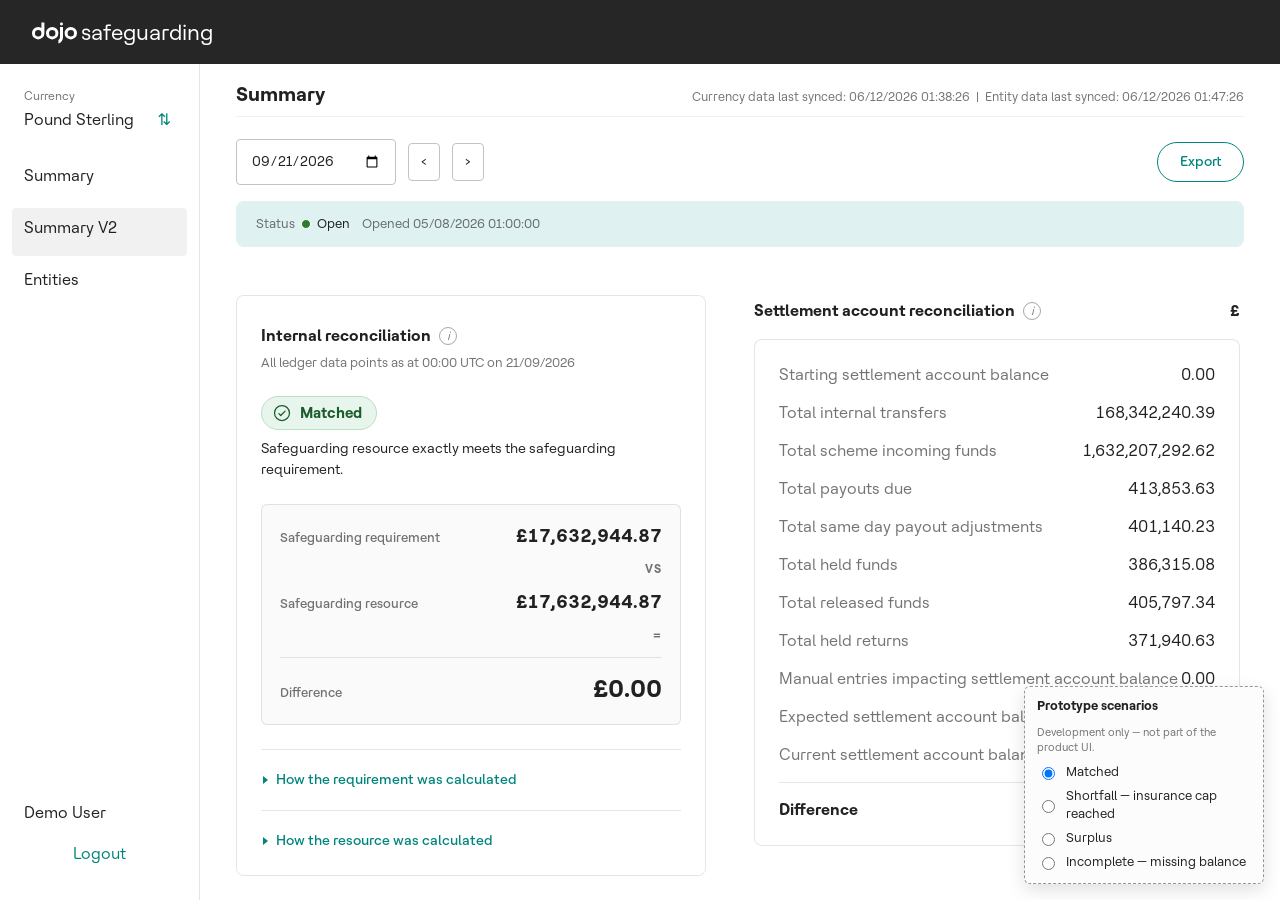
==== summary-v2.html @ af0cbded "Summary V2: inline manual entries, ledger-wide timestamp, remove CSV export Co-authored-by: Copilot " ====
<!DOCTYPE html>
<html lang="en">
<head>
  <meta charset="UTF-8" />
  <meta name="viewport" content="width=device-width, initial-scale=1.0" />
  <title>Summary V2 — Safeguarding</title>
  <link rel="preconnect" href="https://fonts.googleapis.com" />
  <link rel="preconnect" href="https://fonts.gstatic.com" crossorigin />
  <link href="https://fonts.googleapis.com/css2?family=Inter:wght@400;500;600;700&display=swap" rel="stylesheet" />
  <link rel="stylesheet" href="css/styles.css" />
</head>
<body>
  <header class="app-header">
    <a href="summary.html" class="app-header__brand">
      <img class="app-header__logo" src="assets/dojo-mark-white.svg" width="45" height="24" alt="Dojo" />
      <span class="app-header__wordmark">safeguarding</span>
    </a>
  </header>

  <div class="app-shell">
    <aside class="app-sidebar">
      <div>
        <div class="sidebar-currency">
          <label class="sidebar-currency__label">Currency</label>
          <div class="sidebar-currency__row">
            <span class="sidebar-currency__value">Pound Sterling</span>
            <button class="sidebar-currency__swap" type="button" aria-label="Change currency">⇅</button>
          </div>
        </div>
        <nav class="sidebar-nav">
          <a href="summary.html" class="sidebar-nav__link">Summary</a>
          <a href="summary-v2.html" class="sidebar-nav__link is-active" aria-current="page">Summary V2</a>
          <a href="dashboard.html" class="sidebar-nav__link">Entities</a>
        </nav>
      </div>
      <div class="sidebar-footer">
        <p class="sidebar-footer__user" id="current-user">Demo User</p>
        <button class="sidebar-footer__logout" type="button" id="btn-logout">Logout</button>
      </div>
    </aside>

    <main class="app-main app-main--split">
      <div class="page page--split">
        <div class="page-title-row">
          <h1 class="page-title">Summary</h1>
          <p class="sync-status">
            Currency data last synced: <span id="currency-sync-time"></span> &nbsp;|&nbsp;
            Entity data last synced: <span id="entity-sync-time"></span>
          </p>
        </div>

        <div class="period-bar">
          <div class="period-bar__top">
            <div class="period-bar__controls">
              <input type="date" id="period-date" value="2026-09-21" />
              <button class="icon-btn" type="button" id="btn-period-prev" aria-label="Previous period">‹</button>
              <button class="icon-btn" type="button" id="btn-period-next" aria-label="Next period">›</button>
            </div>
            <button class="btn-export" type="button" id="btn-export">Export</button>
          </div>
          <span class="status-pill">
            <span class="status-pill__label">Status</span>
            <span class="status-pill__dot"></span>
            Open
            <span class="status-pill__label">&nbsp;&nbsp;Opened 05/08/2026 01:00:00</span>
          </span>
        </div>

        <div class="summary-content summary-content--split">

        <!-- ============================================================ -->
        <!-- Left column — internal reconciliation                        -->
        <!-- ============================================================ -->
        <div class="summary-split__col summary-split__col--left">
        <section class="card-section recon" aria-labelledby="recon-title">
          <div class="card recon__card">
            <div class="card-section__header">
              <div class="card-section__title-group">
                <h2 class="card-section__title" id="recon-title">Internal reconciliation</h2>
                <span class="card-section__info" title="Compares the safeguarding requirement against the safeguarding resource held.">i</span>
              </div>
            </div>

            <p class="recon__point" id="recon-point">All ledger data points as at 00:00 UTC on the selected date</p>

            <div class="recon__outcome" id="recon-outcome" role="status" aria-live="polite">
              <span class="recon__outcome-badge" id="recon-outcome-badge">
                <span class="recon__outcome-icon" id="recon-outcome-icon" aria-hidden="true"></span>
                <span id="recon-outcome-label">—</span>
              </span>
              <p class="recon__outcome-message" id="recon-outcome-message"></p>
            </div>

            <dl class="recon__compare">
              <div class="recon__compare-item">
                <dt class="recon__compare-label">Safeguarding requirement</dt>
                <dd class="recon__compare-value" id="recon-requirement">—</dd>
              </div>
              <div class="recon__compare-op" aria-hidden="true">vs</div>
              <div class="recon__compare-item">
                <dt class="recon__compare-label">Safeguarding resource</dt>
                <dd class="recon__compare-value" id="recon-resource">—</dd>
              </div>
              <div class="recon__compare-op" aria-hidden="true">=</div>
              <div class="recon__compare-item recon__compare-item--emphasis">
                <dt class="recon__compare-label">Difference</dt>
                <dd class="recon__compare-value recon__compare-value--lg" id="recon-difference">—</dd>
              </div>
            </dl>

            <div id="recon-exceptions"></div>

            <details class="disclosure" id="disclosure-requirement">
              <summary class="disclosure__summary">
                <span class="disclosure__chevron" aria-hidden="true"></span>
                How the requirement was calculated
              </summary>
              <div class="disclosure__body">
                <table class="breakdown">
                  <caption class="sr-only">Safeguarding requirement breakdown</caption>
                  <tbody>
                    <tr>
                      <th scope="row">Individual safeguarding balances</th>
                      <td id="rq-individual">—</td>
                    </tr>
                    <tr>
                      <th scope="row">Unknown or unallocated relevant funds</th>
                      <td id="rq-unknown">—</td>
                    </tr>
                    <tr>
                      <th scope="row" class="breakdown__sub">of which manual entries</th>
                      <td id="rq-manual">—</td>
                    </tr>
                  </tbody>
                </table>

                <table class="breakdown breakdown--total">
                  <tbody>
                    <tr>
                      <th scope="row">Safeguarding requirement</th>
                      <td id="rq-total">—</td>
                    </tr>
                  </tbody>
                </table>
              </div>
            </details>

            <details class="disclosure" id="disclosure-resource">
              <summary class="disclosure__summary">
                <span class="disclosure__chevron" aria-hidden="true"></span>
                How the resource was calculated
              </summary>
              <div class="disclosure__body">
                <table class="breakdown">
                  <caption class="sr-only">Safeguarding resource breakdown</caption>
                  <tbody>
                    <tr>
                      <th scope="row">Safeguarded account balances</th>
                      <td id="rs-safeguarded">—</td>
                    </tr>
                    <tr>
                      <th scope="row">Settlement account balances</th>
                      <td id="rs-settlement">—</td>
                    </tr>
                    <tr>
                      <th scope="row">Allocated insurance</th>
                      <td id="rs-insurance">—</td>
                    </tr>
                  </tbody>
                </table>

                <details class="disclosure disclosure--nested">
                  <summary class="disclosure__summary">
                    <span class="disclosure__chevron" aria-hidden="true"></span>
                    Account-level detail
                  </summary>
                  <div class="disclosure__body">
                    <table class="breakdown">
                      <caption class="breakdown__caption">Safeguarded accounts</caption>
                      <tbody>
                        <tr><th scope="row">Banking Circle</th><td id="rs-sg-bc">—</td></tr>
                        <tr><th scope="row">Citi</th><td id="rs-sg-citi">—</td></tr>
                      </tbody>
                    </table>
                    <table class="breakdown">
                      <caption class="breakdown__caption">Settlement accounts</caption>
                      <tbody>
                        <tr><th scope="row">Banking Circle</th><td id="rs-st-bc">—</td></tr>
                        <tr><th scope="row">Citi</th><td id="rs-st-citi">—</td></tr>
                      </tbody>
                    </table>
                  </div>
                </details>

                <table class="breakdown breakdown--total">
                  <tbody>
                    <tr>
                      <th scope="row">Total safeguarding resource</th>
                      <td id="rs-total">—</td>
                    </tr>
                  </tbody>
                </table>
              </div>
            </details>
          </div>
        </section>
        </div>

        <!-- ============================================================ -->
        <!-- Right column — existing detailed summary                     -->
        <!-- ============================================================ -->
        <div class="summary-split__col summary-split__col--right">
        <section class="card-section">
          <div class="card-section__header">
            <div class="card-section__title-group">
              <h2 class="card-section__title">Settlement account reconciliation</h2>
              <span class="card-section__info">i</span>
            </div>
            <span class="card-section__currency">£</span>
          </div>
          <div class="card">
            <ol>
              <li class="card-row"><span class="card-row__label">Starting settlement account balance</span><span class="card-row__value">0.00</span></li>
              <li class="card-row"><span class="card-row__label">Total internal transfers</span><span class="card-row__value">168,342,240.39</span></li>
              <li class="card-row"><span class="card-row__label">Total scheme incoming funds</span><span class="card-row__value">1,632,207,292.62</span></li>
              <li class="card-row"><span class="card-row__label">Total payouts due</span><span class="card-row__value">413,853.63</span></li>
              <li class="card-row"><span class="card-row__label">Total same day payout adjustments</span><span class="card-row__value">401,140.23</span></li>
              <li class="card-row"><span class="card-row__label">Total held funds</span><span class="card-row__value">386,315.08</span></li>
              <li class="card-row"><span class="card-row__label">Total released funds</span><span class="card-row__value">405,797.34</span></li>
              <li class="card-row"><span class="card-row__label">Total held returns</span><span class="card-row__value">371,940.63</span></li>
              <li class="card-row"><span class="card-row__label">Manual entries impacting settlement account balance</span><span class="card-row__value">0.00</span></li>
              <li class="card-row"><span class="card-row__label">Expected settlement account balance</span><span class="card-row__value">1,800,086,997.52</span></li>
              <li class="card-row"><span class="card-row__label">Current settlement account balance</span><span class="card-row__value">0.00</span></li>
              <li class="card-row is-total"><span class="card-row__label">Difference</span><span class="card-row__value">1,800,086,997.52</span></li>
            </ol>
          </div>
        </section>

        <section class="card-section">
          <div class="card-section__header">
            <div class="card-section__title-group">
              <h2 class="card-section__title">Previous safeguarding requirement</h2>
              <span class="card-section__info">i</span>
            </div>
          </div>
          <div class="card">
            <ol>
              <li class="card-row"><span class="card-row__label">Previous safeguarding requirement</span><span class="card-row__value" id="sum-previous-requirement">—</span></li>
              <li class="card-row"><span class="card-row__label">Previous requirement excluding transient funds</span><span class="card-row__value">192,624.56</span></li>
            </ol>
          </div>
        </section>

        <section class="card-section">
          <div class="card-section__header">
            <div class="card-section__title-group">
              <h2 class="card-section__title">Held and released funds</h2>
              <span class="card-section__info">i</span>
            </div>
          </div>
          <div class="card">
            <ol>
              <li class="card-row"><span class="card-row__label">Total held funds</span><span class="card-row__value">386,315.08</span></li>
              <li class="card-row"><span class="card-row__label">Total released funds</span><span class="card-row__value">405,797.34</span></li>
            </ol>
          </div>
        </section>

        <section class="card-section">
          <div class="card-section__header">
            <div class="card-section__title-group">
              <h2 class="card-section__title">Safeguarding account activity</h2>
              <span class="card-section__info">i</span>
            </div>
          </div>
          <div class="card">
            <ol>
              <li class="card-row"><span class="card-row__label">Customer payments to safeguarding account</span><span class="card-row__value">427,835.90</span></li>
              <li class="card-row"><span class="card-row__label">Customer payments from safeguarding account</span><span class="card-row__value">424,024.48</span></li>
            </ol>
          </div>
        </section>

        <section class="card-section">
          <div class="card-section__header">
            <div class="card-section__title-group">
              <h2 class="card-section__title">Held Returns</h2>
              <span class="card-section__info">i</span>
            </div>
          </div>
          <div class="card">
            <ol>
              <li class="card-row"><span class="card-row__label">Total held returns</span><span class="card-row__value">371,940.63</span></li>
            </ol>
          </div>
        </section>

        <section class="card-section">
          <div class="card-section__header">
            <div class="card-section__title-group">
              <h2 class="card-section__title">Adjustments</h2>
              <span class="card-section__info">i</span>
            </div>
          </div>
          <div class="card">
            <ol>
              <li class="card-row"><span class="card-row__label">Payout adjustments on held payouts</span><span class="card-row__value">408,991.45</span></li>
              <li class="card-row"><span class="card-row__label">Profile adjustments</span><span class="card-row__value">360,109.69</span></li>
              <li class="card-row is-total"><span class="card-row__label">Total adjustments</span><span class="card-row__value">769,101.14</span></li>
            </ol>
          </div>
        </section>

        <section class="card-section">
          <div class="card-section__header">
            <div class="card-section__title-group">
              <h2 class="card-section__title">Exception transactions</h2>
              <span class="card-section__info">i</span>
            </div>
          </div>
          <div class="card">
            <ol>
              <li class="card-row"><span class="card-row__label">Held exception transactions</span><span class="card-row__value">406,013.74</span></li>
              <li class="card-row"><span class="card-row__label">Released exception transactions</span><span class="card-row__value">426,688.66</span></li>
            </ol>
          </div>
        </section>

        <section class="card-section">
          <div class="card-section__header">
            <div class="card-section__title-group">
              <h2 class="card-section__title">Transient funds</h2>
              <span class="card-section__info">i</span>
            </div>
          </div>
          <div class="card">
            <ol>
              <li class="card-row"><span class="card-row__label">Deferred Funds</span><span class="card-row__value">43,305.39</span></li>
              <li class="card-row"><span class="card-row__label">Scheme settled, not accrued</span><span class="card-row__value">348,604.57</span></li>
              <li class="card-row"><span class="card-row__label">Transient funds paid out</span><span class="card-row__value">431,776.06</span></li>
            </ol>
          </div>
        </section>

        <section class="card-section">
          <div class="card-section__header">
            <div class="card-section__title-group">
              <h2 class="card-section__title">Manual safeguarding entries</h2>
              <span class="card-section__info">i</span>
            </div>
          </div>
          <div class="card">
            <ol>
              <li class="card-row"><span class="card-row__label">Manual safeguarding movement</span><span class="card-row__value" id="sum-manual-movement">—</span></li>
            </ol>
          </div>
        </section>

        <section class="card-section">
          <div class="card-section__header">
            <div class="card-section__title-group">
              <h2 class="card-section__title">Safeguarding requirement</h2>
              <span class="card-section__info">i</span>
            </div>
          </div>
          <div class="card">
            <ol>
              <li class="card-row"><span class="card-row__label">Movement</span><span class="card-row__value" id="sum-movement">—</span></li>
              <li class="card-row"><span class="card-row__label">Requirement</span><span class="card-row__value" id="sum-requirement">—</span></li>
              <li class="card-row"><span class="card-row__label">Requirement excluding transient funds</span><span class="card-row__value" id="sum-requirement-ex-transient">—</span></li>
            </ol>
            <details class="disclosure disclosure--inline">
              <summary class="disclosure__summary">
                <span class="disclosure__chevron" aria-hidden="true"></span>
                Requirement breakdown
              </summary>
              <div class="disclosure__body">
                <table class="breakdown">
                  <caption class="sr-only">Requirement breakdown</caption>
                  <tbody>
                    <tr><th scope="row">Individual safeguarding balances</th><td id="sum-rq-individual">—</td></tr>
                    <tr><th scope="row">Unknown or unallocated relevant funds</th><td id="sum-rq-unknown">—</td></tr>
                    <tr><th scope="row" class="breakdown__sub">of which manual entries</th><td id="sum-rq-manual">—</td></tr>
                  </tbody>
                </table>
              </div>
            </details>
          </div>
        </section>

        <!-- Safeguarding resource -->
        <section class="card-section">
          <div class="card-section__header">
            <div class="card-section__title-group">
              <h2 class="card-section__title">Safeguarding resource</h2>
              <span class="card-section__info" title="Safeguarded account balances plus settlement account balances plus allocated insurance, as of 00:00 UTC.">i</span>
            </div>
          </div>
          <div class="card">
            <ol>
              <li class="card-row"><span class="card-row__label">Safeguarded account balances</span><span class="card-row__value" id="res-safeguarded">—</span></li>
              <li class="card-row"><span class="card-row__label">Settlement account balances</span><span class="card-row__value" id="res-settlement">—</span></li>
              <li class="card-row"><span class="card-row__label">Allocated insurance</span><span class="card-row__value" id="res-insurance">—</span></li>
              <li class="card-row is-total"><span class="card-row__label">Total safeguarding resource</span><span class="card-row__value" id="res-total">—</span></li>
            </ol>
          </div>
        </section>

        <section class="card-section">
          <div class="card-section__header">
            <div class="card-section__title-group">
              <h2 class="card-section__title">Safeguarding insurance</h2>
              <span class="card-section__info">i</span>
            </div>
          </div>
          <div class="card">
            <ol>
              <li class="card-row"><span class="card-row__label">Insurance available (max)</span><span class="card-row__value" id="ins-available">—</span></li>
              <li class="card-row"><span class="card-row__label">Insurance required</span><span class="card-row__value" id="ins-required">—</span></li>
              <li class="card-row"><span class="card-row__label">Insurance allocated</span><span class="card-row__value" id="ins-allocated">—</span></li>
              <li class="card-row is-total"><span class="card-row__label">Insurance remaining</span><span class="card-row__value" id="ins-remaining">—</span></li>
            </ol>
            <div id="ins-cap-alert"></div>
          </div>
        </section>

        <section class="card-section">
          <div class="card-section__header">
            <div class="card-section__title-group">
              <h2 class="card-section__title">Safeguarding account</h2>
              <span class="card-section__info">i</span>
            </div>
          </div>
          <p class="sync-status" style="margin: -8px 0 12px;">Last successfully checked: <span id="account-checked-time"></span></p>
          <div class="card">
            <ol>
              <li class="card-row"><span class="card-row__label">Required safeguarding account balance</span><span class="card-row__value" id="acct-required">—</span></li>
              <li class="card-row"><span class="card-row__label">Banking Circle safeguarding account balance</span><span class="card-row__value" id="acct-bc">—</span></li>
              <li class="card-row"><span class="card-row__label">Citi safeguarding account balance</span><span class="card-row__value" id="acct-citi">—</span></li>
              <li class="card-row is-total"><span class="card-row__label">Required movement to safeguarding account</span><span class="card-row__value" id="acct-movement">—</span></li>
            </ol>
          </div>
        </section>

        <section class="notes-history">
          <h3 class="notes-history__title">Notes and approval history</h3>
          <div class="timeline-card">
            <ol class="timeline">
              <li class="timeline-item">
                <div class="timeline-item__icon timeline-item__icon--alert">!</div>
                <div class="timeline-item__content">
                  <div class="timeline-item__header">
                    <span class="timeline-item__action">Manual entry impacting safeguarding movement</span>
                    <span class="timeline-item__by"> - by Carolina Armstrong</span>
                  </div>
                  <div class="timeline-item__date">05/08/2026 11:31:44</div>
                  <div class="timeline-item__body">
                    <p>Tempora sit optio laboriosam et quo velit et quas. Et autem eaque neque rem animi eum maxime fuga ex. Earum est odio in. Ut consequatur fugiat eaque autem incidunt qui iure sed.</p>
                    <ul>
                      <li>Illum ullam nostrum ipsam aliquid ab error et omnis.</li>
                      <li>Consectetur sunt dolor eos non sapiente explicabo.</li>
                    </ul>
                    <p class="timeline-item__amount">Manual safeguarding entry amount: <span class="is-negative" id="timeline-manual-amount">—</span></p>
                  </div>
                </div>
              </li>
              <li class="timeline-item">
                <div class="timeline-item__icon timeline-item__icon--notes">&#128172;</div>
                <div class="timeline-item__content">
                  <div class="timeline-item__header">
                    <span class="timeline-item__action">Notes</span>
                    <span class="timeline-item__by"> - by Lina Prosacco</span>
                  </div>
                  <div class="timeline-item__date">05/08/2026 10:33:44</div>
                  <div class="timeline-item__body">
                    <p><strong>beatae</strong> ab. Dignissimos soluta dolor impedit.</p>
                  </div>
                </div>
              </li>
              <li class="timeline-item timeline-item--last">
                <div class="timeline-item__icon timeline-item__icon--open"></div>
                <div class="timeline-item__content">
                  <div class="timeline-item__header">
                    <span class="timeline-item__action">Opened</span>
                    <span class="timeline-item__by"> - by Benji Bonza</span>
                  </div>
                  <div class="timeline-item__date">05/08/2026 01:00:00</div>
                </div>
              </li>
            </ol>
          </div>
        </section>
        </div>
        </div>
      </div>
    </main>
  </div>

  <!-- Development-only scenario switcher. Sits outside the product UI. -->
  <aside class="devbar" id="devbar" aria-label="Prototype scenario switcher">
    <button class="devbar__toggle" type="button" id="devbar-toggle" aria-expanded="true" aria-controls="devbar-panel">
      Prototype scenarios
    </button>
    <div class="devbar__panel" id="devbar-panel">
      <p class="devbar__hint">Development only — not part of the product UI.</p>
      <div class="devbar__options" id="devbar-options" role="radiogroup" aria-label="Reconciliation scenario"></div>
    </div>
  </aside>

  <script src="js/icons.js"></script>
  <script src="js/data.js"></script>
  <script src="js/reconciliation.js"></script>
  <script src="js/summary-v2.js"></script>
</body>
</html>
---- css/styles.css ----
/* ==========================================================================
   Safeguarding — Design Prototype Stylesheet
   ========================================================================== */

/* "DOJO Roobert" — Dojo's real corporate typeface, pulled from the same
   publicly-hosted asset bucket the live app itself uses for its login
   screen (storage.googleapis.com/dojo-website-public-assets). Inter is
   kept further down the stack purely as a safety-net fallback. */

@font-face {
  font-family: "DOJO Roobert";
  src: url("../assets/fonts/DOJORoobert-Regular.woff2") format("woff2");
  font-weight: 400;
  font-style: normal;
  font-display: swap;
}

@font-face {
  font-family: "DOJO Roobert";
  src: url("../assets/fonts/DOJORoobert-Medium.woff2") format("woff2");
  font-weight: 500;
  font-style: normal;
  font-display: swap;
}

@font-face {
  font-family: "DOJO Roobert";
  src: url("../assets/fonts/DOJORoobert-Bold.woff2") format("woff2");
  font-weight: 600 700;
  font-style: normal;
  font-display: swap;
}

:root {
  --color-bg: #ffffff;
  --color-header-bg: rgb(38, 38, 38);
  --color-teal: rgb(0, 133, 125);
  --color-teal-hover: rgb(0, 110, 103);
  --color-text: rgba(0, 0, 0, 0.87);
  --color-text-muted: rgba(0, 0, 0, 0.55);
  --color-border: rgb(195, 195, 195);
  --color-border-light: rgba(0, 0, 0, 0.1);
  --color-nav-active-bg: rgb(241, 241, 241);
  --color-table-header-bg: rgb(246, 246, 246);
  --color-danger: rgb(196, 55, 55);
  --color-status-pill-bg: rgb(224, 241, 241);
  --color-status-dot: rgb(44, 123, 50);
  --radius-sm: 4px;
  --radius-md: 6px;
  --radius-pill: 40px;
  --shadow-card: 0 1px 3px rgba(0, 0, 0, 0.08), 0 1px 2px rgba(0, 0, 0, 0.06);
}

* {
  box-sizing: border-box;
}

html,
body {
  height: 100%;
}

body {
  margin: 0;
  font-family: "DOJO Roobert", "Inter", Arial, system-ui, -apple-system, sans-serif;
  color: var(--color-text);
  background: var(--color-bg);
  -webkit-font-smoothing: antialiased;
  display: flex;
  flex-direction: column;
  overflow: hidden;
}

a {
  color: var(--color-teal);
}

button {
  font-family: inherit;
  cursor: pointer;
}

/* ---------------------------------------------------------------------- */
/* Header bar                                                              */
/* ---------------------------------------------------------------------- */

.app-header {
  background: var(--color-header-bg);
  color: #ffffff;
  display: flex;
  align-items: center;
  padding: 0 32px;
  height: 64px;
  flex: 0 0 64px;
}

.app-header__brand {
  display: flex;
  align-items: center;
  gap: 4px;
  text-decoration: none;
  color: #ffffff;
}

.app-header__brand:hover {
  opacity: 0.9;
}

.app-header__logo {
  width: 45px;
  height: 24px;
  display: block;
}

.app-header__wordmark {
  font-weight: 400;
  font-size: 22px;
  color: #ffffff;
}

/* ---------------------------------------------------------------------- */
/* App shell: left sidebar + main content                                 */
/* (verified against the real authenticated app — the header itself only  */
/* contains the logo; currency, nav and logout all live in the sidebar)   */
/* ---------------------------------------------------------------------- */

.app-shell {
  display: flex;
  align-items: stretch;
  flex: 1 1 auto;
  min-height: 0;
  overflow: hidden;
}

.app-sidebar {
  flex: 0 0 200px;
  width: 200px;
  display: flex;
  flex-direction: column;
  justify-content: space-between;
  padding: 24px 12px;
  border-right: 1px solid var(--color-border-light);
  overflow-y: auto;
}

.sidebar-currency {
  padding: 0 12px;
  margin-bottom: 24px;
}

.sidebar-currency__label {
  display: block;
  font-size: 12px;
  font-weight: 400;
  color: var(--color-text-muted);
  margin-bottom: 4px;
}

.sidebar-currency__row {
  display: flex;
  align-items: center;
  justify-content: space-between;
  gap: 8px;
}

.sidebar-currency__value {
  font-size: 16px;
  color: var(--color-text);
}

.sidebar-currency__swap {
  background: transparent;
  border: none;
  color: var(--color-teal);
  font-size: 16px;
  line-height: 1;
  padding: 4px;
  border-radius: var(--radius-sm);
}

.sidebar-currency__swap:hover {
  background: rgba(0, 0, 0, 0.04);
}

.sidebar-nav {
  display: flex;
  flex-direction: column;
  gap: 4px;
  flex: 1;
}

.sidebar-nav__link {
  display: block;
  width: 175px;
  height: 48px;
  padding: 12px;
  border-radius: var(--radius-sm);
  font-size: 16px;
  font-weight: 400;
  line-height: 1;
  color: rgba(0, 0, 0, 0.87);
  text-decoration: none;
  background: transparent;
  box-sizing: border-box;
}

.sidebar-nav__link.is-active {
  background: var(--color-nav-active-bg);
}

.sidebar-nav__link:not(.is-active):hover {
  background: rgba(0, 0, 0, 0.04);
}

.sidebar-footer {
  padding: 0 12px;
}

.sidebar-footer__user {
  font-size: 16px;
  color: var(--color-text);
  margin: 0 0 8px;
}

.sidebar-footer__logout {
  width: 100%;
  height: 44px;
  padding: 9px 24px;
  border: 1px solid transparent;
  border-radius: var(--radius-pill);
  background: transparent;
  color: var(--color-teal);
  font-size: 16px;
}

.sidebar-footer__logout:hover {
  background: rgba(0, 133, 125, 0.08);
}

/* ---------------------------------------------------------------------- */
/* Page layout                                                             */
/* ---------------------------------------------------------------------- */

.app-main {
  flex: 1;
  min-width: 0;
  overflow-y: auto;
  height: 100%;
}

.page {
  padding: 0 36px 36px;
  max-width: 100%;
}

.summary-content {
  max-width: 720px;
}

.page-title-row {
  display: flex;
  align-items: baseline;
  justify-content: space-between;
  flex-wrap: wrap;
  gap: 8px;
  padding: 16px 0 8px;
  margin: 0 0 22px;
  border-bottom: 1px solid var(--color-nav-active-bg);
}

.page-title {
  font-size: 20px;
  font-weight: 700;
  margin: 0;
}

.sync-status {
  color: var(--color-text-muted);
  font-size: 12.5px;
  margin: 0;
}

/* ---------------------------------------------------------------------- */
/* Card sections (used on the Summary page)                                */
/* ---------------------------------------------------------------------- */

.card-section {
  margin: 24px 0 12px;
}

.card-section__header {
  display: flex;
  align-items: center;
  justify-content: space-between;
  margin: 24px 0 12px;
}

.card-section:first-child .card-section__header {
  margin-top: 0;
}

.card-section__title-group {
  display: flex;
  align-items: center;
  gap: 8px;
}

.card-section__title {
  font-size: 16px;
  font-weight: 700;
  margin: 0;
}

.card-section__info {
  width: 18px;
  height: 18px;
  border-radius: 50%;
  border: 1.5px solid rgba(0, 0, 0, 0.35);
  color: rgba(0, 0, 0, 0.5);
  font-size: 12px;
  font-style: italic;
  display: inline-flex;
  align-items: center;
  justify-content: center;
  line-height: 1;
}

.card-section__currency {
  color: var(--color-text);
  font-size: 15px;
  font-weight: 700;
}

.card {
  background: #ffffff;
  border: 1px solid var(--color-border-light);
  border-radius: 8px;
  padding: 24px;
  margin: 0 0 24px;
}

.card-row {
  display: flex;
  align-items: baseline;
  justify-content: space-between;
  margin: 0 0 16px;
  list-style: none;
}

.card-row:last-child {
  margin-bottom: 0;
}

.card-row__label {
  color: var(--color-text-muted);
  font-size: 16px;
}

.card-row__value {
  color: var(--color-text);
  font-size: 16px;
  font-variant-numeric: tabular-nums;
}

.card-row.is-total {
  border-top: 1px solid var(--color-border-light);
  padding-top: 16px;
  margin-top: 16px;
}

.card-row.is-total .card-row__label,
.card-row.is-total .card-row__value {
  font-weight: 700;
  color: var(--color-text);
}

.card-row__value.is-negative {
  color: var(--color-danger);
}

.card ol {
  margin: 0;
  padding: 0;
}

/* ---------------------------------------------------------------------- */
/* Notes and approval history                                              */
/* ---------------------------------------------------------------------- */

.notes-history {
  margin-top: 8px;
  padding-top: 24px;
}

.notes-history__title {
  font-size: 22px;
  font-weight: 700;
  margin: 0 0 20px;
}

.timeline-card {
  border: 1px solid var(--color-border-light);
  border-radius: 10px;
  padding: 28px 32px;
}

.timeline {
  list-style: none;
  margin: 0;
  padding: 0;
}

.timeline-item {
  position: relative;
  display: flex;
  gap: 16px;
  padding-bottom: 28px;
}

.timeline-item::before {
  content: "";
  position: absolute;
  left: 15px;
  top: 32px;
  bottom: 0;
  width: 1px;
  background: var(--color-border);
}

.timeline-item--last::before,
.timeline-item:last-child::before {
  display: none;
}

.timeline-item__icon {
  flex: 0 0 auto;
  width: 32px;
  height: 32px;
  border-radius: 50%;
  border: 1.5px solid var(--color-text-muted);
  display: flex;
  align-items: center;
  justify-content: center;
  font-size: 16px;
  font-weight: 700;
  color: var(--color-text-muted);
  background: #ffffff;
  z-index: 1;
}

.timeline-item__icon--alert {
  font-size: 18px;
}

.timeline-item__icon--notes {
  font-size: 14px;
}

.timeline-item__icon--open {
  border-width: 2px;
}

.timeline-item__content {
  flex: 1 1 auto;
  min-width: 0;
  padding-top: 3px;
}

.timeline-item__header {
  display: flex;
  flex-wrap: wrap;
  align-items: baseline;
  gap: 2px;
}

.timeline-item__action {
  font-weight: 700;
  font-size: 17px;
  color: var(--color-text);
}

.timeline-item__by {
  font-size: 15px;
  color: var(--color-text-muted);
}

.timeline-item__date {
  font-size: 14px;
  color: var(--color-text-muted);
  margin-top: 2px;
}

.timeline-item__body {
  font-size: 15px;
  color: var(--color-text);
  background: #f5f5f5;
  border-radius: 8px;
  padding: 20px 24px;
  margin-top: 12px;
}

.timeline-item__body p {
  margin: 0 0 12px;
}

.timeline-item__body p:last-child {
  margin-bottom: 0;
}

.timeline-item__body ul {
  margin: 0 0 12px;
  padding-left: 20px;
}

.timeline-item__amount {
  font-weight: 400;
}

.timeline-item__amount .is-negative {
  color: var(--color-text);
}

.period-bar {
  margin-bottom: 24px;
}

.period-bar__top {
  display: flex;
  align-items: center;
  justify-content: space-between;
  flex-wrap: wrap;
  gap: 16px;
  margin-bottom: 16px;
}

.period-bar__controls {
  display: flex;
  align-items: center;
  gap: 12px;
}

.btn-export {
  display: inline-flex;
  align-items: center;
  justify-content: center;
  height: 40px;
  padding: 0 22px;
  border: 1px solid var(--color-teal);
  border-radius: var(--radius-pill);
  background: transparent;
  color: var(--color-teal);
  font-size: 14px;
  font-weight: 500;
  font-family: inherit;
}

.btn-export:hover {
  background: rgba(0, 133, 125, 0.08);
}

#period-date {
  border: 1px solid var(--color-border);
  border-radius: var(--radius-sm);
  padding: 10px 14px;
  font-size: 14px;
  font-family: inherit;
  color: var(--color-text);
  width: 160px;
  height: 46px;
  box-sizing: border-box;
}

/* ---------------------------------------------------------------------- */
/* Toolbar                                                                 */
/* ---------------------------------------------------------------------- */

.toolbar {
  display: flex;
  flex-wrap: wrap;
  align-items: center;
  gap: 12px;
  margin-bottom: 18px;
  padding-bottom: 18px;
  border-bottom: 1px solid var(--color-border-light);
  position: relative;
}

.toolbar__row {
  display: flex;
  flex-wrap: wrap;
  align-items: center;
  gap: 12px;
  width: 100%;
}

.split-btn {
  display: inline-flex;
  align-items: stretch;
  border: 1px solid var(--color-teal);
  border-radius: var(--radius-pill);
  overflow: hidden;
}

.split-btn__main,
.split-btn__chevron {
  background: transparent;
  color: var(--color-teal);
  border: none;
  font-size: 14px;
  font-weight: 500;
  padding: 8px 14px;
}

.split-btn__main:hover,
.split-btn__chevron:hover {
  background: rgba(0, 133, 125, 0.08);
}

.split-btn__chevron {
  border-left: 1px solid var(--color-teal);
  padding: 8px 10px;
  display: flex;
  align-items: center;
}

.status-pill {
  display: inline-flex;
  align-items: center;
  gap: 6px;
  font-size: 13px;
  font-weight: 400;
  padding: 8px 16px;
  border-radius: 8px;
  background: var(--color-status-pill-bg);
  color: var(--color-text);
}

.period-bar .status-pill {
  display: flex;
  width: 100%;
  box-sizing: border-box;
  padding: 14px 20px;
}

.status-pill__label {
  color: var(--color-text-muted);
}

.status-pill__dot {
  width: 10px;
  height: 10px;
  border-radius: 50%;
  border: 1px solid #ffffff;
  background: var(--color-status-dot);
}

.checkbox-field {
  display: inline-flex;
  align-items: center;
  gap: 6px;
  font-size: 14px;
  color: var(--color-text);
  white-space: nowrap;
}

.checkbox-field input {
  width: 16px;
  height: 16px;
  accent-color: var(--color-teal);
  cursor: pointer;
}

.dropdown-btn {
  display: inline-flex;
  align-items: center;
  gap: 8px;
  background: #ffffff;
  border: 1px solid var(--color-border);
  border-radius: var(--radius-sm);
  padding: 8px 12px;
  font-size: 14px;
  color: var(--color-text);
}

.dropdown-btn:hover {
  border-color: rgba(0, 0, 0, 0.4);
}

.dropdown-btn .chevron {
  font-size: 10px;
  opacity: 0.6;
}

.text-btn {
  background: transparent;
  border: none;
  color: var(--color-teal);
  font-size: 14px;
  font-weight: 600;
  padding: 6px 4px;
}

.text-btn:hover {
  text-decoration: underline;
}

.spacer {
  flex: 1 1 auto;
}

.icon-btn {
  display: inline-flex;
  align-items: center;
  gap: 6px;
  background: #ffffff;
  border: 1px solid var(--color-border);
  border-radius: var(--radius-sm);
  padding: 8px 12px;
  font-size: 14px;
  color: var(--color-text);
}

.icon-btn:hover {
  border-color: rgba(0, 0, 0, 0.4);
}

.search-field {
  position: relative;
  flex: 1 1 260px;
  max-width: 340px;
}

.search-field input {
  width: 100%;
  border: 1px solid var(--color-border);
  border-radius: var(--radius-sm);
  padding: 8px 12px 8px 32px;
  font-size: 14px;
  font-family: inherit;
}

.search-field input:focus {
  outline: none;
  border-color: var(--color-teal);
  box-shadow: 0 0 0 2px rgba(0, 133, 125, 0.15);
}

.search-field__icon {
  position: absolute;
  left: 10px;
  top: 50%;
  transform: translateY(-50%);
  opacity: 0.45;
  font-size: 14px;
  pointer-events: none;
}

/* ---------------------------------------------------------------------- */
/* Summary metrics                                                         */
/* ---------------------------------------------------------------------- */

.metrics-row {
  display: flex;
  flex-wrap: wrap;
  align-items: flex-start;
  gap: 20px;
  margin-bottom: 20px;
}

.metrics-block {
  display: flex;
  flex-direction: column;
  min-width: 320px;
  flex: 1 1 320px;
  max-width: 480px;
  border: 1px solid var(--color-border-light);
  border-radius: var(--radius-sm);
  padding: 14px 18px;
}

.metrics-block__row {
  display: flex;
  align-items: baseline;
  justify-content: space-between;
  gap: 20px;
  padding: 6px 0;
}

.metrics-block__divider {
  border: none;
  border-top: 1px solid var(--color-border);
  margin: 0;
}

.metric__label {
  font-size: 15px;
  font-weight: 700;
  color: var(--color-text);
}

.metric__value {
  font-size: 15px;
  font-weight: 700;
  white-space: nowrap;
}

.metric__value.is-negative {
  color: var(--color-danger);
}

/* ---------------------------------------------------------------------- */
/* Data table                                                              */
/* ---------------------------------------------------------------------- */

.table-container {
  position: relative;
}

.table-wrapper {
  width: 100%;
  overflow-x: auto;
  overflow-y: auto;
  max-height: 560px;
  border: 1px solid var(--color-border-light);
  border-radius: var(--radius-sm);
}

table.data-table {
  border-collapse: separate;
  border-spacing: 0;
  width: max-content;
  min-width: 100%;
  font-size: 13.5px;
}

.data-table thead th {
  background: var(--color-table-header-bg);
  font-weight: 700;
  font-size: 14px;
  text-align: left;
  padding: 10px 12px;
  border-bottom: 1px solid var(--color-border-light);
  white-space: nowrap;
  position: sticky;
  top: 0;
  z-index: 3;
}

.data-table tbody td {
  padding: 9px 12px;
  border-bottom: 1px solid var(--color-border-light);
  white-space: nowrap;
}

.data-table tbody tr:hover td {
  background: rgba(0, 0, 0, 0.02);
}

.data-table .col-sticky-1,
.data-table .col-sticky-2 {
  position: sticky;
  background: #ffffff;
  z-index: 2;
}

.data-table .col-sticky-1 {
  left: 0;
  min-width: 170px;
}

.data-table .col-sticky-2 {
  left: 170px;
  min-width: 190px;
  box-shadow: 2px 0 4px -2px rgba(0, 0, 0, 0.15);
}

.data-table thead .col-sticky-1,
.data-table thead .col-sticky-2 {
  background: var(--color-table-header-bg);
  z-index: 4;
}

.data-table tbody tr:hover .col-sticky-1,
.data-table tbody tr:hover .col-sticky-2 {
  background: #fafafa;
}

.data-table .num {
  text-align: right;
  font-variant-numeric: tabular-nums;
}

.data-table .is-negative {
  color: var(--color-danger);
}

.totals-row td {
  background: rgb(250, 250, 250);
  font-weight: 700;
  border-bottom: 2px solid rgba(0, 0, 0, 0.15);
  position: sticky;
  top: 41px;
  z-index: 2;
}

.totals-row .col-sticky-1,
.totals-row .col-sticky-2 {
  background: rgb(250, 250, 250);
  z-index: 3;
}

/* Status pills (used in Legend popover) */
.status-chip {
  display: inline-block;
  padding: 3px 10px;
  border-radius: 999px;
  font-size: 12px;
  font-weight: 600;
  white-space: nowrap;
}

.status-chip--active {
  background: rgba(46, 138, 68, 0.14);
  color: rgb(30, 110, 50);
}

.status-chip--closed {
  background: rgba(0, 0, 0, 0.08);
  color: rgba(0, 0, 0, 0.6);
}

.status-chip--pending-cancellation {
  background: rgba(200, 130, 20, 0.15);
  color: rgb(160, 100, 10);
}

.status-chip--cancelled {
  background: rgba(196, 55, 55, 0.14);
  color: rgb(160, 40, 40);
}

/* Status dot + text (used inline in the data table) */
.status-dot-label {
  display: inline-flex;
  align-items: center;
  gap: 8px;
  white-space: nowrap;
}

.status-dot {
  width: 8px;
  height: 8px;
  border-radius: 50%;
  flex: 0 0 auto;
}

.status-dot--active {
  background: rgb(44, 123, 50);
}

.status-dot--closed {
  background: rgba(0, 0, 0, 0.35);
}

.status-dot--pending-cancellation {
  background: rgb(200, 130, 20);
}

.status-dot--cancelled {
  background: rgb(196, 55, 55);
}

.reason-tag {
  display: inline-block;
  background: rgba(0, 0, 0, 0.05);
  border: 1px solid rgba(0, 0, 0, 0.08);
  border-radius: 4px;
  padding: 2px 8px;
  font-size: 12px;
  margin: 1px 3px 1px 0;
  white-space: nowrap;
}

.empty-row td {
  text-align: center;
  padding: 32px 12px;
  color: var(--color-text-muted);
}

/* ---------------------------------------------------------------------- */
/* Pagination                                                              */
/* ---------------------------------------------------------------------- */

.pagination {
  display: flex;
  align-items: center;
  justify-content: space-between;
  flex-wrap: wrap;
  gap: 12px;
  padding: 16px 2px;
  font-size: 14px;
}

.pagination__page-size {
  display: flex;
  align-items: center;
  gap: 8px;
}

.pagination__page-size select {
  border: 1px solid var(--color-border);
  border-radius: var(--radius-sm);
  padding: 6px 10px;
  font-family: inherit;
  font-size: 14px;
}

.pagination__controls {
  display: flex;
  align-items: center;
  gap: 6px;
}

.pagination__controls button {
  background: #ffffff;
  border: 1px solid var(--color-border);
  border-radius: var(--radius-sm);
  padding: 6px 10px;
  font-size: 13px;
}

.pagination__controls button:hover:not(:disabled) {
  border-color: rgba(0, 0, 0, 0.4);
}

.pagination__controls button:disabled {
  opacity: 0.4;
  cursor: not-allowed;
}

.pagination__info {
  color: var(--color-text-muted);
  padding: 0 6px;
}

/* ---------------------------------------------------------------------- */
/* Login page                                                              */
/* ---------------------------------------------------------------------- */

.login-page {
  min-height: 100vh;
  display: flex;
  flex-direction: column;
  background: #ffffff;
}

.login-main {
  width: 400px;
  max-width: calc(100% - 32px);
  margin: 48px auto 0;
  display: flex;
  flex-direction: column;
}

.login-main__logo {
  display: block;
  margin: 0 auto 38px;
}

.login-main__heading {
  font-size: 24px;
  font-weight: 700;
  line-height: 1.5;
  margin: 0 0 16px;
  color: var(--color-text);
}

.login-main__subtitle {
  font-size: 16px;
  font-weight: 400;
  color: var(--color-text);
  margin: 0 0 32px;
}

.btn-pill-primary {
  width: 100%;
  height: 44px;
  background: var(--color-teal);
  color: #ffffff;
  border: none;
  border-radius: 40px;
  padding: 9px 24px;
  font-size: 16px;
  font-weight: 400;
  font-family: inherit;
}

.btn-pill-primary:hover {
  background: var(--color-teal-hover);
}

/* ---------------------------------------------------------------------- */
/* Legend popover                                                          */
/* ---------------------------------------------------------------------- */

.th-with-action {
  display: flex;
  align-items: center;
  justify-content: space-between;
  gap: 8px;
  white-space: nowrap;
}

.text-btn--small {
  font-size: 13px;
  font-weight: 600;
  padding: 2px 4px;
  text-transform: none;
}

.legend-popover {
  position: absolute;
  top: 44px;
  right: 20px;
  margin-top: 6px;
  background: #ffffff;
  border: 1px solid var(--color-border-light);
  box-shadow: var(--shadow-card);
  border-radius: var(--radius-md);
  padding: 16px 18px;
  width: 280px;
  z-index: 20;
  display: none;
}

.legend-popover.is-visible {
  display: block;
}

.legend-popover h4 {
  margin: 0 0 10px;
  font-size: 13px;
}

.legend-popover__item {
  display: flex;
  align-items: center;
  gap: 8px;
  font-size: 13px;
  margin-bottom: 8px;
}

.legend-popover__item:last-child {
  margin-bottom: 0;
}

@media (max-width: 900px) {
  .page {
    padding: 16px;
  }

  .metrics-row {
    gap: 16px;
  }
}

/* ==========================================================================
   Summary V2 — internal reconciliation
   ========================================================================== */

.sr-only {
  position: absolute;
  width: 1px;
  height: 1px;
  padding: 0;
  margin: -1px;
  overflow: hidden;
  clip: rect(0, 0, 0, 0);
  white-space: nowrap;
  border: 0;
}

.recon__point {
  margin: -6px 0 12px;
  font-size: 13px;
  color: var(--color-text-muted);
}

.recon__card {
  padding: 20px;
}

/* --- Outcome ------------------------------------------------------------ */

.recon__outcome {
  display: flex;
  flex-direction: column;
  gap: 8px;
  margin-bottom: 20px;
}

.recon__outcome-badge {
  display: inline-flex;
  align-items: center;
  gap: 8px;
  align-self: flex-start;
  padding: 6px 14px 6px 10px;
  border: 1px solid transparent;
  border-radius: var(--radius-pill);
  font-size: 15px;
  font-weight: 600;
  line-height: 1;
}

/* Phosphor line icons: sized and coloured entirely from CSS. */
.phi {
  display: block;
  width: 100%;
  height: 100%;
}

.recon__outcome-icon {
  display: inline-flex;
  align-items: center;
  justify-content: center;
  flex: 0 0 auto;
  width: 20px;
  height: 20px;
  color: inherit;
}

.recon__outcome-badge--matched {
  background: rgb(232, 245, 236);
  border-color: rgb(186, 224, 196);
  color: rgb(26, 92, 44);
}

.recon__outcome-badge--surplus {
  background: rgb(230, 241, 246);
  border-color: rgb(180, 210, 226);
  color: rgb(22, 77, 105);
}

.recon__outcome-badge--shortfall {
  background: rgb(253, 235, 235);
  border-color: rgb(240, 198, 198);
  color: rgb(140, 32, 32);
}

.recon__outcome-badge--incomplete {
  background: rgb(255, 244, 226);
  border-color: rgb(240, 216, 168);
  color: rgb(122, 80, 12);
}

.recon__outcome-message {
  margin: 0;
  font-size: 14px;
  line-height: 1.5;
  color: var(--color-text);
}

/* --- The three-value comparison ----------------------------------------- */

.recon__compare {
  display: grid;
  grid-template-columns: 1fr auto 1fr auto 1fr;
  align-items: stretch;
  gap: 12px;
  margin: 0 0 4px;
  padding: 16px;
  background: rgb(250, 250, 250);
  border: 1px solid var(--color-border-light);
  border-radius: var(--radius-md);
}

.recon__compare-item {
  display: flex;
  flex-direction: column;
  gap: 6px;
  min-width: 0;
}

.recon__compare-label {
  font-size: 13px;
  font-weight: 500;
  color: var(--color-text-muted);
}

.recon__compare-value {
  margin: 0;
  font-size: 18px;
  font-weight: 600;
  color: var(--color-text);
  font-variant-numeric: tabular-nums;
  overflow-wrap: anywhere;
}

.recon__compare-value--lg {
  font-size: 24px;
  font-weight: 700;
}

.recon__compare-value.is-surplus { color: rgb(29, 106, 145); }
.recon__compare-value.is-shortfall { color: var(--color-danger); }
.recon__compare-value.is-unavailable { color: var(--color-text-muted); }

.recon__compare-op {
  display: flex;
  align-items: center;
  padding-top: 18px;
  font-size: 14px;
  font-weight: 500;
  color: var(--color-text-muted);
}

.recon__compare-item--emphasis {
  padding-left: 16px;
  border-left: 1px solid var(--color-border-light);
}

/* --- Alerts -------------------------------------------------------------- */

.alert {
  display: flex;
  gap: 10px;
  margin-top: 16px;
  padding: 12px 14px;
  border: 1px solid;
  border-radius: var(--radius-md);
}

.alert__icon {
  flex: 0 0 auto;
  display: inline-flex;
  align-items: center;
  justify-content: center;
  width: 20px;
  height: 20px;
  margin-top: 1px;
}

.alert__title {
  margin: 0 0 2px;
  font-size: 14px;
  font-weight: 600;
}

.alert__body,
.alert__action {
  margin: 0;
  font-size: 13px;
  line-height: 1.5;
  color: var(--color-text);
}

.alert__action {
  margin-top: 4px;
  color: var(--color-text-muted);
}

.alert--shortfall {
  background: rgb(253, 235, 235);
  border-color: rgb(240, 198, 198);
}
.alert--shortfall .alert__icon { color: var(--color-danger); }
.alert--shortfall .alert__title { color: rgb(140, 32, 32); }

.alert--incomplete {
  background: rgb(255, 244, 226);
  border-color: rgb(240, 216, 168);
}
.alert--incomplete .alert__icon { color: rgb(186, 124, 15); }
.alert--incomplete .alert__title { color: rgb(122, 80, 12); }

/* --- Progressive disclosure ---------------------------------------------- */

/* The separator rule belongs to the disclosure, so the space between the rule
   and the summary text is carried entirely by the summary's own padding. That
   keeps the gap above a summary equal to the gap below it. */
.disclosure {
  border-top: 1px solid var(--color-border-light);
}

/* Separate the stack of disclosures from the content above it. */
.recon__card > .disclosure:first-of-type {
  margin-top: 16px;
}

.disclosure--nested,
.disclosure--inline {
  margin-top: 12px;
  border-top: none;
}

.disclosure__summary {
  display: flex;
  align-items: center;
  gap: 8px;
  padding: 14px 2px;
  font-size: 14px;
  font-weight: 500;
  color: var(--color-teal);
  cursor: pointer;
  list-style: none;
}

.disclosure__summary::-webkit-details-marker { display: none; }

.disclosure__summary:hover { text-decoration: underline; }

.disclosure__summary:focus-visible {
  outline: 2px solid var(--color-teal);
  outline-offset: 2px;
  border-radius: var(--radius-sm);
}

.disclosure__chevron {
  display: inline-block;
  width: 0;
  height: 0;
  border-left: 5px solid currentColor;
  border-top: 4px solid transparent;
  border-bottom: 4px solid transparent;
  transition: transform 120ms ease;
}

.disclosure[open] > .disclosure__summary .disclosure__chevron {
  transform: rotate(90deg);
}

.disclosure__body {
  padding: 0 0 8px;
}

/* --- Breakdown tables ---------------------------------------------------- */

.breakdown {
  width: 100%;
  border-collapse: collapse;
  margin-bottom: 4px;
}

.breakdown__caption {
  text-align: left;
  padding: 8px 0 2px;
  font-size: 12px;
  font-weight: 600;
  text-transform: uppercase;
  letter-spacing: 0.04em;
  color: var(--color-text-muted);
}

.breakdown th,
.breakdown td {
  padding: 8px 0;
  font-size: 14px;
  border-bottom: 1px solid var(--color-border-light);
}

.breakdown th {
  text-align: left;
  font-weight: 400;
  color: var(--color-text);
}

.breakdown td {
  text-align: right;
  font-variant-numeric: tabular-nums;
  white-space: nowrap;
  padding-left: 16px;
}

.breakdown th.breakdown__sub {
  padding-left: 16px;
  color: var(--color-text-muted);
  font-size: 13px;
}

.breakdown--total th,
.breakdown--total td {
  font-weight: 700;
  border-bottom: none;
  border-top: 1px solid var(--color-text);
}

.breakdown td.is-negative { color: var(--color-danger); }
.breakdown td.is-unavailable { color: var(--color-text-muted); }

.card-row__value.is-unavailable { color: var(--color-text-muted); }

/* --- Dev-only scenario switcher ------------------------------------------ */

.devbar {
  position: fixed;
  right: 16px;
  bottom: 16px;
  z-index: 50;
  width: 240px;
  font-size: 13px;
  border: 1px dashed rgb(150, 150, 150);
  border-radius: var(--radius-md);
  background: rgb(252, 252, 252);
  box-shadow: 0 6px 18px rgba(0, 0, 0, 0.12);
}

.devbar__toggle {
  display: block;
  width: 100%;
  padding: 10px 12px;
  text-align: left;
  font: inherit;
  font-weight: 600;
  color: var(--color-text);
  background: none;
  border: none;
  cursor: pointer;
}

.devbar__toggle:focus-visible {
  outline: 2px solid var(--color-teal);
  outline-offset: -2px;
}

.devbar__panel {
  padding: 0 12px 12px;
}

.devbar__hint {
  margin: 0 0 8px;
  font-size: 11px;
  color: var(--color-text-muted);
}

.devbar__options {
  display: flex;
  flex-direction: column;
  gap: 6px;
}

.devbar__option {
  display: flex;
  align-items: center;
  gap: 8px;
  cursor: pointer;
}

.devbar__option input:focus-visible {
  outline: 2px solid var(--color-teal);
  outline-offset: 2px;
}

/* --- Responsive ---------------------------------------------------------- */

@media (max-width: 720px) {
  .recon__compare {
    grid-template-columns: 1fr;
  }
  .recon__compare-op {
    display: none;
  }
  .recon__compare-item--emphasis {
    padding-left: 0;
    padding-top: 12px;
    border-left: none;
    border-top: 1px solid var(--color-border-light);
  }
  .devbar {
    left: 16px;
    right: 16px;
    width: auto;
  }
}

@media (prefers-reduced-motion: reduce) {
  .disclosure__chevron {
    transition: none;
  }
}

/* --- Summary V2 two-column layout ---------------------------------------
   Left column holds the reconciliation and stays put; the right column
   carries the detailed cards and scrolls independently. Only the columns
   scroll — the page title and period bar stay pinned.
   ------------------------------------------------------------------------ */

.app-main--split {
  overflow: hidden;
}

.page--split {
  display: flex;
  flex-direction: column;
  height: 100%;
  min-height: 0;
  padding-bottom: 24px;
}

.summary-content--split {
  display: grid;
  grid-template-columns: 1fr 1fr;
  gap: 28px;
  flex: 1 1 auto;
  min-height: 0;
  max-width: none;
}

.summary-split__col {
  min-height: 0;
  min-width: 0;
  overflow-y: auto;
  padding-bottom: 36px;
}

.summary-split__col--left {
  padding-right: 20px;
  padding-bottom: 0;
  display: flex;
  flex-direction: column;
  overflow: hidden;
}

/* The left column holds a single card. Rather than letting the column clip
   the card mid-content, the card itself becomes the scroll container so its
   border and rounded corners always read as a complete frame. */
.summary-split__col--left > .recon {
  display: flex;
  flex-direction: column;
  flex: 1 1 auto;
  min-height: 0;
  margin-bottom: 0;
}

.summary-split__col--left .recon__card {
  flex: 1 1 auto;
  min-height: 0;
  overflow-y: auto;
  margin-bottom: 0;
}

.summary-split__col--right {
  max-width: none;
  padding-right: 4px;
}

/* The left header carries an Export button (32px) while the right headers
   only carry text, so without a shared min-height the two column titles
   centre at different heights and look misaligned. */
.summary-content--split .card-section__header {
  min-height: 32px;
}

@media (max-width: 1100px) {
  .app-main--split {
    overflow-y: auto;
  }
  .page--split {
    display: block;
    height: auto;
    padding-bottom: 36px;
  }
  .summary-content--split {
    display: block;
    max-width: 720px;
  }
  .summary-split__col {
    overflow: visible;
    padding-bottom: 0;
  }
  .summary-split__col--left {
    padding-right: 0;
    margin-bottom: 8px;
    display: block;
  }
  .summary-split__col--left > .recon {
    display: block;
  }
  .summary-split__col--left .recon__card {
    overflow-y: visible;
    min-height: 0;
    margin-bottom: 24px;
  }
}

/* --- Summary V2: spacing inside the reconciliation card ------------------
   In the split layout the card is only ~430px wide. The three-across
   comparison gave each figure ~110px, so currency values were breaking
   mid-number. Below, the comparison stacks into full-width rows.
   ------------------------------------------------------------------------ */

@media (min-width: 1101px) {
  .summary-content--split .recon__card {
    padding: 24px;
  }

  /* One 24px rhythm between the card's blocks, replacing the 24 / 4 / 12 mix
     of per-element margins this had grown into. */
  .summary-content--split .recon__card > * + * {
    margin-top: 24px;
  }

  .summary-content--split .recon__card > .disclosure:first-of-type {
    margin-top: 24px;
  }

  /* The two disclosures are one bordered list, so they stay flush and keep
     the hairline that separates them. */
  .summary-content--split .recon__card > .disclosure + .disclosure {
    margin-top: 0;
  }

  /* Nothing to report means no slot, rather than a phantom 24px gap. */
  .summary-content--split .recon__card > #recon-exceptions:empty {
    display: none;
  }

  /* The header and its "as of" line sit inside the card, so they read as one
     title block rather than three items on the 24px rhythm. */
  .summary-content--split .recon__card > .card-section__header {
    margin: 0;
  }

  .summary-content--split .recon__card > .recon__point {
    margin: 2px 0 0;
  }

  /* The rule above owns the rhythm, so the blocks carry no bottom margin of
     their own. */
  .summary-content--split .recon__outcome {
    margin-bottom: 0;
  }

  .summary-content--split .recon__compare {
    grid-template-columns: 1fr;
    gap: 0;
    margin-bottom: 0;
    /* 6px here plus each row's own 12px lands the text 18px from the top and
       bottom edges, matching the 18px sides. */
    padding: 6px 18px;
  }

  .summary-content--split .recon__compare-item {
    flex-direction: row;
    align-items: baseline;
    justify-content: space-between;
    gap: 20px;
    padding: 12px 0;
  }

  .summary-content--split .recon__compare-label {
    flex: 0 1 auto;
  }

  .summary-content--split .recon__compare-value {
    flex: 0 0 auto;
    text-align: right;
    overflow-wrap: normal;
    white-space: nowrap;
  }

  .summary-content--split .recon__compare-op {
    /* Every other row puts its figure hard right, so a centred operator lines
       up with nothing and drifts in open space. The operators act on those
       figures, so they sit in the same column and the sum reads straight down
       the right edge. */
    justify-content: flex-end;
    padding: 0;
    font-size: 12px;
    font-weight: 600;
    letter-spacing: 0.08em;
    text-transform: uppercase;
  }

  .summary-content--split .recon__compare-item--emphasis {
    /* The rule is the sum line under the equation, so it needs matching air
       on both sides: 14px above, and 1px border plus 14px padding below. */
    margin-top: 14px;
    padding-top: 14px;
    padding-left: 0;
    border-left: none;
    border-top: 1px solid var(--color-border-light);
  }

  /* The two top-level dropdowns are the card's main dividers, so they stay
     clearly separated without competing with the card's 24px rhythm. Nested
     disclosures keep the tighter base padding. */
  .summary-content--split .recon__card > .disclosure > .disclosure__summary {
    padding-top: 20px;
    padding-bottom: 20px;
  }

  .summary-content--split .disclosure__body {
    padding-bottom: 12px;
  }

  .summary-content--split .breakdown th,
  .summary-content--split .breakdown td {
    padding: 10px 0;
  }
}
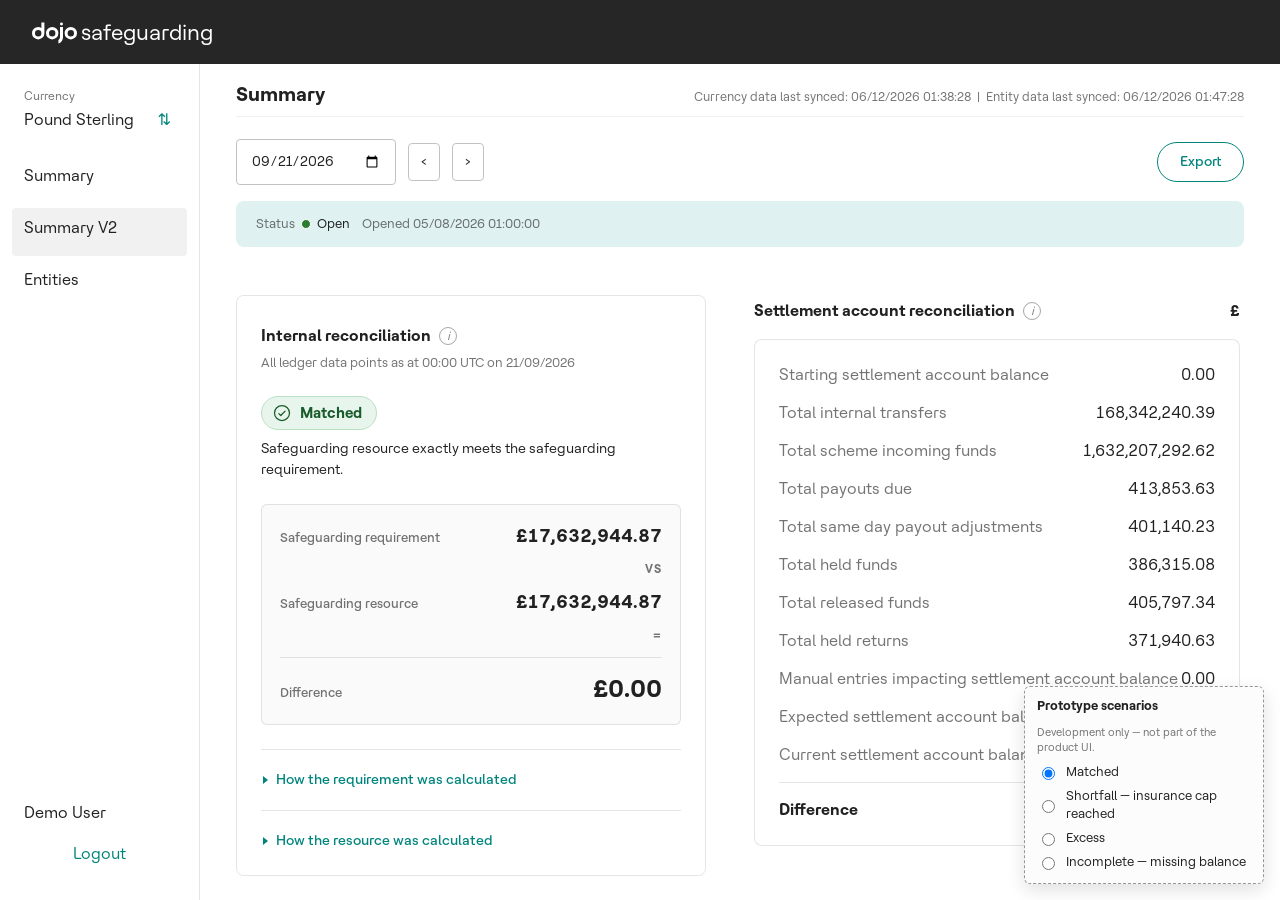
==== commit 313775e0: "Summary V2: rename Surplus to Excess; derive allocated insurance dynamically Co-authored-by: Copilot" ====
--- a/summary-v2.html
+++ b/summary-v2.html
@@ -163,7 +163,7 @@
                       <td id="rs-settlement">—</td>
                     </tr>
                     <tr>
-                      <th scope="row">Allocated insurance</th>
+                      <th scope="row" title="Calculated dynamically: requirement minus the relevant bank account balances, floored at £0.00 and capped at the £19,500,000.00 available insurance limit.">Allocated insurance</th>
                       <td id="rs-insurance">—</td>
                     </tr>
                   </tbody>
@@ -400,7 +400,7 @@
             <ol>
               <li class="card-row"><span class="card-row__label">Safeguarded account balances</span><span class="card-row__value" id="res-safeguarded">—</span></li>
               <li class="card-row"><span class="card-row__label">Settlement account balances</span><span class="card-row__value" id="res-settlement">—</span></li>
-              <li class="card-row"><span class="card-row__label">Allocated insurance</span><span class="card-row__value" id="res-insurance">—</span></li>
+              <li class="card-row"><span class="card-row__label" title="Calculated dynamically: requirement minus the relevant bank account balances, floored at £0.00 and capped at the £19,500,000.00 available insurance limit.">Allocated insurance</span><span class="card-row__value" id="res-insurance">—</span></li>
               <li class="card-row is-total"><span class="card-row__label">Total safeguarding resource</span><span class="card-row__value" id="res-total">—</span></li>
             </ol>
           </div>
@@ -417,7 +417,7 @@
             <ol>
               <li class="card-row"><span class="card-row__label">Insurance available (max)</span><span class="card-row__value" id="ins-available">—</span></li>
               <li class="card-row"><span class="card-row__label">Insurance required</span><span class="card-row__value" id="ins-required">—</span></li>
-              <li class="card-row"><span class="card-row__label">Insurance allocated</span><span class="card-row__value" id="ins-allocated">—</span></li>
+              <li class="card-row"><span class="card-row__label" title="Calculated dynamically: requirement minus the relevant bank account balances, floored at £0.00 and capped at the £19,500,000.00 available insurance limit.">Insurance allocated</span><span class="card-row__value" id="ins-allocated">—</span></li>
               <li class="card-row is-total"><span class="card-row__label">Insurance remaining</span><span class="card-row__value" id="ins-remaining">—</span></li>
             </ol>
             <div id="ins-cap-alert"></div>
--- a/css/styles.css
+++ b/css/styles.css
@@ -1235,7 +1235,7 @@
   color: rgb(26, 92, 44);
 }
 
-.recon__outcome-badge--surplus {
+.recon__outcome-badge--excess {
   background: rgb(230, 241, 246);
   border-color: rgb(180, 210, 226);
   color: rgb(22, 77, 105);
@@ -1301,7 +1301,7 @@
   font-weight: 700;
 }
 
-.recon__compare-value.is-surplus { color: rgb(29, 106, 145); }
+.recon__compare-value.is-excess { color: rgb(29, 106, 145); }
 .recon__compare-value.is-shortfall { color: var(--color-danger); }
 .recon__compare-value.is-unavailable { color: var(--color-text-muted); }
 
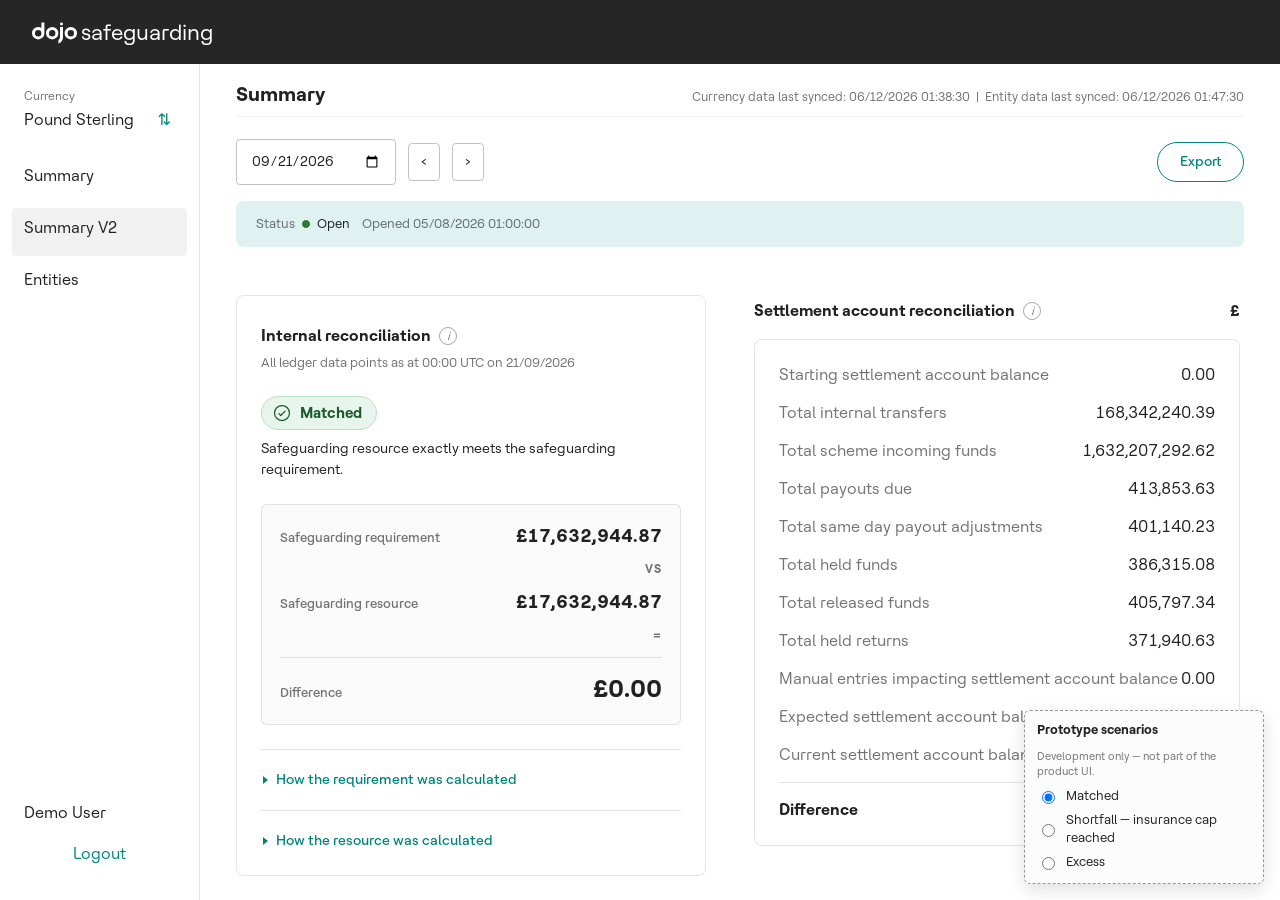
==== commit a97659e5: "Summary V2: add insurance meter showing allocation against £19.5m max Co-authored-by: Copilot App <2" ====
--- a/summary-v2.html
+++ b/summary-v2.html
@@ -414,6 +414,16 @@
             </div>
           </div>
           <div class="card">
+            <div class="ins-meter" id="ins-meter">
+              <div class="ins-meter__header">
+                <span class="ins-meter__label">Insurance used</span>
+                <span class="ins-meter__value"><strong id="ins-meter-allocated">—</strong> of <span id="ins-meter-max">—</span> max</span>
+              </div>
+              <div class="ins-meter__track" role="meter" id="ins-meter-track" aria-label="Insurance allocated against the maximum available" aria-valuemin="0" aria-valuemax="100" aria-valuenow="0">
+                <div class="ins-meter__fill" id="ins-meter-fill"></div>
+              </div>
+              <span class="ins-meter__status" id="ins-meter-status"></span>
+            </div>
             <ol>
               <li class="card-row"><span class="card-row__label">Insurance available (max)</span><span class="card-row__value" id="ins-available">—</span></li>
               <li class="card-row"><span class="card-row__label">Insurance required</span><span class="card-row__value" id="ins-required">—</span></li>
--- a/css/styles.css
+++ b/css/styles.css
@@ -1247,12 +1247,6 @@
   color: rgb(140, 32, 32);
 }
 
-.recon__outcome-badge--incomplete {
-  background: rgb(255, 244, 226);
-  border-color: rgb(240, 216, 168);
-  color: rgb(122, 80, 12);
-}
-
 .recon__outcome-message {
   margin: 0;
   font-size: 14px;
@@ -1366,12 +1360,51 @@
 .alert--shortfall .alert__icon { color: var(--color-danger); }
 .alert--shortfall .alert__title { color: rgb(140, 32, 32); }
 
-.alert--incomplete {
-  background: rgb(255, 244, 226);
-  border-color: rgb(240, 216, 168);
-}
-.alert--incomplete .alert__icon { color: rgb(186, 124, 15); }
-.alert--incomplete .alert__title { color: rgb(122, 80, 12); }
+/* --- Insurance meter ------------------------------------------------------ */
+
+.ins-meter {
+  padding: 4px 0 16px;
+  margin-bottom: 4px;
+  border-bottom: 1px solid var(--color-border-light);
+}
+
+.ins-meter__header {
+  display: flex;
+  justify-content: space-between;
+  align-items: baseline;
+  gap: 12px;
+  margin-bottom: 8px;
+  font-size: 13px;
+}
+
+.ins-meter__label { color: var(--color-text-muted); }
+
+.ins-meter__track {
+  height: 10px;
+  border-radius: 999px;
+  background: var(--color-nav-active-bg);
+  overflow: hidden;
+}
+
+.ins-meter__fill {
+  height: 100%;
+  border-radius: inherit;
+  background: var(--color-teal);
+  transition: width 0.3s ease;
+}
+
+.ins-meter__status {
+  display: block;
+  margin-top: 6px;
+  font-size: 12px;
+  color: var(--color-text-muted);
+}
+
+.ins-meter.is-capped .ins-meter__fill { background: var(--color-danger); }
+.ins-meter.is-capped .ins-meter__status {
+  color: var(--color-danger);
+  font-weight: 600;
+}
 
 /* --- Progressive disclosure ---------------------------------------------- */
 
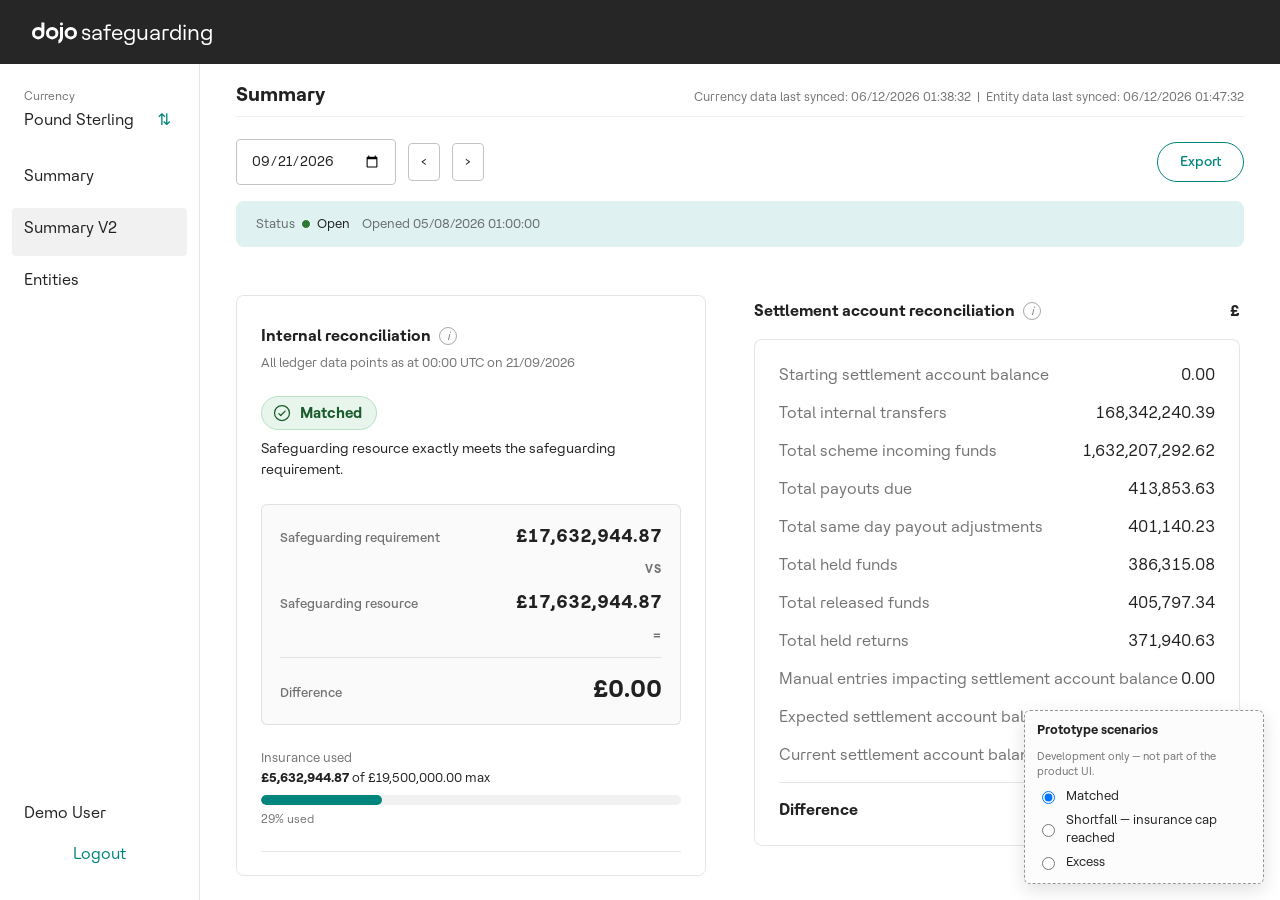
==== commit 23006217: "Summary V2: move insurance meter into reconciliation card; drop cap-reached alert Co-authored-by: Co" ====
--- a/summary-v2.html
+++ b/summary-v2.html
@@ -109,6 +109,17 @@
             </dl>
 
             <div id="recon-exceptions"></div>
+
+            <div class="ins-meter ins-meter--recon" id="ins-meter">
+              <div class="ins-meter__header">
+                <span class="ins-meter__label">Insurance used</span>
+                <span class="ins-meter__value"><strong id="ins-meter-allocated">—</strong> of <span id="ins-meter-max">—</span> max</span>
+              </div>
+              <div class="ins-meter__track" role="meter" id="ins-meter-track" aria-label="Insurance allocated against the maximum available" aria-valuemin="0" aria-valuemax="100" aria-valuenow="0">
+                <div class="ins-meter__fill" id="ins-meter-fill"></div>
+              </div>
+              <span class="ins-meter__status" id="ins-meter-status"></span>
+            </div>
 
             <details class="disclosure" id="disclosure-requirement">
               <summary class="disclosure__summary">
@@ -414,16 +425,6 @@
             </div>
           </div>
           <div class="card">
-            <div class="ins-meter" id="ins-meter">
-              <div class="ins-meter__header">
-                <span class="ins-meter__label">Insurance used</span>
-                <span class="ins-meter__value"><strong id="ins-meter-allocated">—</strong> of <span id="ins-meter-max">—</span> max</span>
-              </div>
-              <div class="ins-meter__track" role="meter" id="ins-meter-track" aria-label="Insurance allocated against the maximum available" aria-valuemin="0" aria-valuemax="100" aria-valuenow="0">
-                <div class="ins-meter__fill" id="ins-meter-fill"></div>
-              </div>
-              <span class="ins-meter__status" id="ins-meter-status"></span>
-            </div>
             <ol>
               <li class="card-row"><span class="card-row__label">Insurance available (max)</span><span class="card-row__value" id="ins-available">—</span></li>
               <li class="card-row"><span class="card-row__label">Insurance required</span><span class="card-row__value" id="ins-required">—</span></li>
--- a/css/styles.css
+++ b/css/styles.css
@@ -1400,6 +1400,18 @@
   color: var(--color-text-muted);
 }
 
+.ins-meter--recon {
+  margin: 16px 0 0;
+  padding: 0;
+  border-bottom: 0;
+}
+
+.ins-meter--recon .ins-meter__header {
+  flex-direction: column;
+  align-items: flex-start;
+  gap: 2px;
+}
+
 .ins-meter.is-capped .ins-meter__fill { background: var(--color-danger); }
 .ins-meter.is-capped .ins-meter__status {
   color: var(--color-danger);
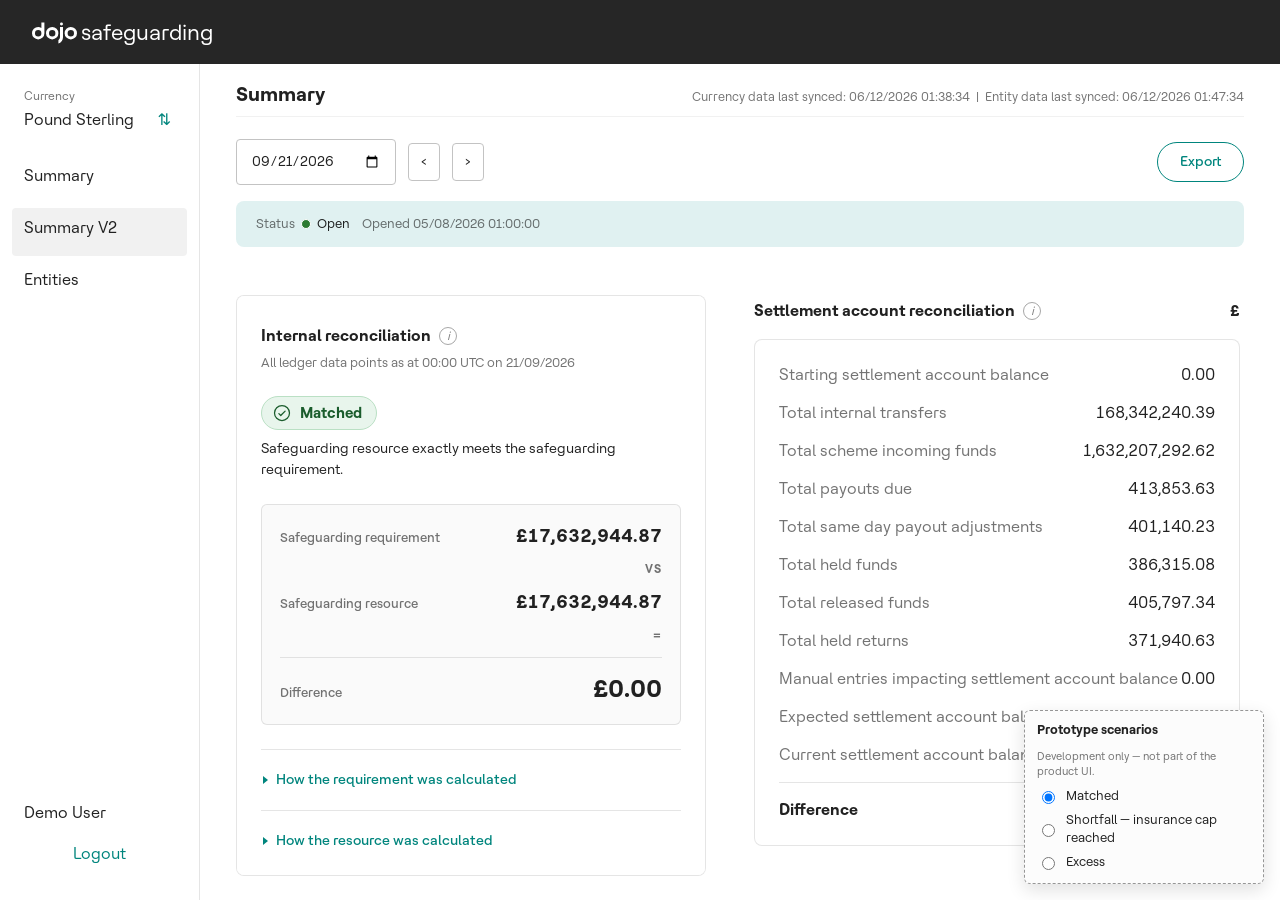
==== commit e45c3f6d: "Summary V2: show insurance meter under shortfall alert only when capped; otherwise in resource break" ====
--- a/summary-v2.html
+++ b/summary-v2.html
@@ -109,17 +109,7 @@
             </dl>
 
             <div id="recon-exceptions"></div>
-
-            <div class="ins-meter ins-meter--recon" id="ins-meter">
-              <div class="ins-meter__header">
-                <span class="ins-meter__label">Insurance used</span>
-                <span class="ins-meter__value"><strong id="ins-meter-allocated">—</strong> of <span id="ins-meter-max">—</span> max</span>
-              </div>
-              <div class="ins-meter__track" role="meter" id="ins-meter-track" aria-label="Insurance allocated against the maximum available" aria-valuemin="0" aria-valuemax="100" aria-valuenow="0">
-                <div class="ins-meter__fill" id="ins-meter-fill"></div>
-              </div>
-              <span class="ins-meter__status" id="ins-meter-status"></span>
-            </div>
+            <div id="ins-meter-slot-alert"></div>
 
             <details class="disclosure" id="disclosure-requirement">
               <summary class="disclosure__summary">
@@ -179,6 +169,19 @@
                     </tr>
                   </tbody>
                 </table>
+
+                <div id="ins-meter-slot-resource">
+                  <div class="ins-meter ins-meter--recon" id="ins-meter">
+                    <div class="ins-meter__header">
+                      <span class="ins-meter__label">Insurance used</span>
+                      <span class="ins-meter__value"><strong id="ins-meter-allocated">—</strong> of <span id="ins-meter-max">—</span> max</span>
+                    </div>
+                    <div class="ins-meter__track" role="meter" id="ins-meter-track" aria-label="Insurance allocated against the maximum available" aria-valuemin="0" aria-valuemax="100" aria-valuenow="0">
+                      <div class="ins-meter__fill" id="ins-meter-fill"></div>
+                    </div>
+                    <span class="ins-meter__status" id="ins-meter-status"></span>
+                  </div>
+                </div>
 
                 <details class="disclosure disclosure--nested">
                   <summary class="disclosure__summary">
--- a/css/styles.css
+++ b/css/styles.css
@@ -1406,6 +1406,10 @@
   border-bottom: 0;
 }
 
+#ins-meter-slot-resource .ins-meter--recon {
+  margin: 12px 0 4px;
+}
+
 .ins-meter--recon .ins-meter__header {
   flex-direction: column;
   align-items: flex-start;
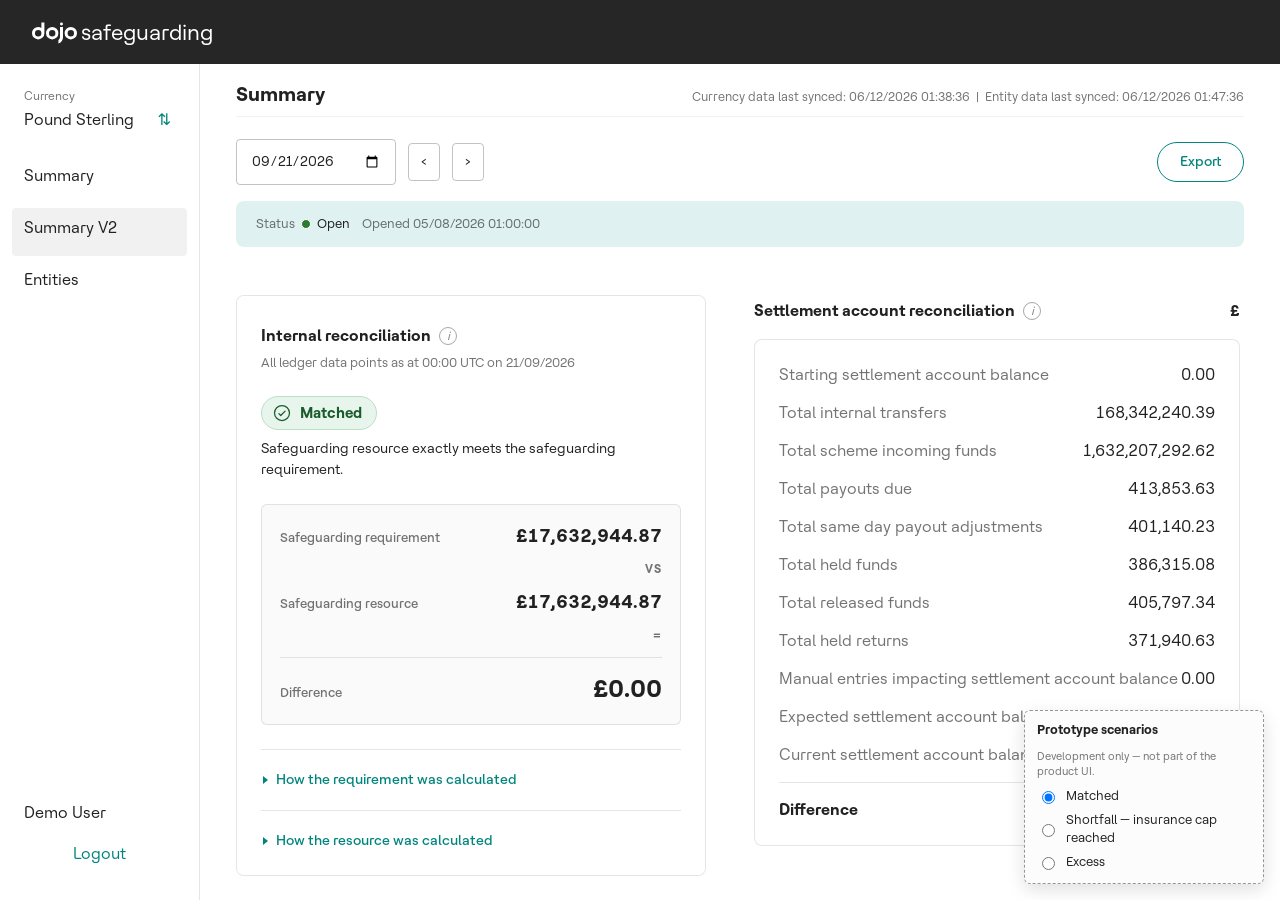
==== commit 08c89e66: "Summary V2: cache-bust CSS/JS so shared link shows latest Co-authored-by: Copilot App <223556219+Cop" ====
--- a/summary-v2.html
+++ b/summary-v2.html
@@ -7,7 +7,7 @@
   <link rel="preconnect" href="https://fonts.googleapis.com" />
   <link rel="preconnect" href="https://fonts.gstatic.com" crossorigin />
   <link href="https://fonts.googleapis.com/css2?family=Inter:wght@400;500;600;700&display=swap" rel="stylesheet" />
-  <link rel="stylesheet" href="css/styles.css" />
+  <link rel="stylesheet" href="css/styles.css?v=2" />
 </head>
 <body>
   <header class="app-header">
@@ -521,9 +521,9 @@
     </div>
   </aside>
 
-  <script src="js/icons.js"></script>
-  <script src="js/data.js"></script>
-  <script src="js/reconciliation.js"></script>
-  <script src="js/summary-v2.js"></script>
+  <script src="js/icons.js?v=2"></script>
+  <script src="js/data.js?v=2"></script>
+  <script src="js/reconciliation.js?v=2"></script>
+  <script src="js/summary-v2.js?v=2"></script>
 </body>
 </html>
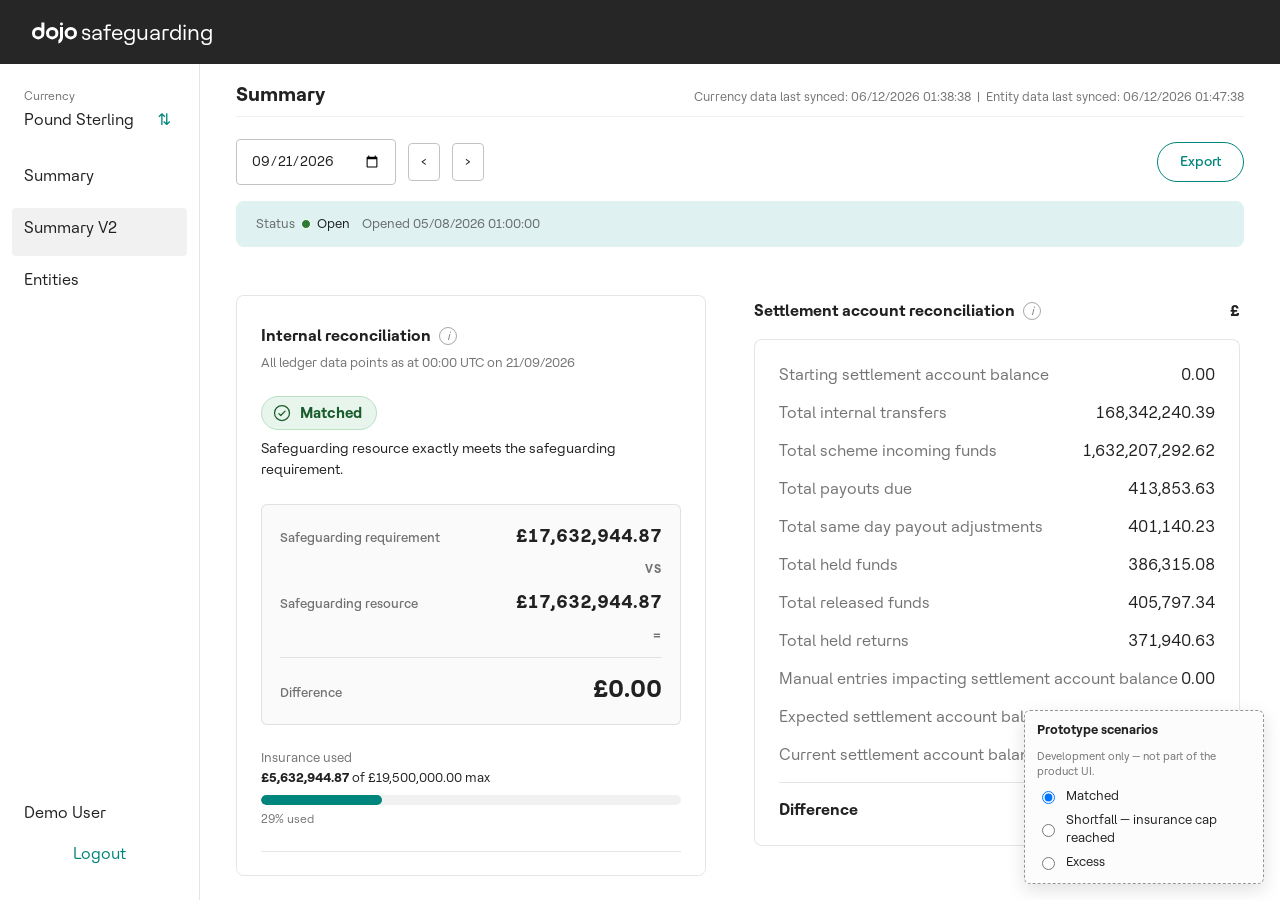
==== commit aa3e6b8b: "Summary V2: always show insurance meter under the comparison Co-authored-by: Copilot App <223556219+" ====
--- a/summary-v2.html
+++ b/summary-v2.html
@@ -7,7 +7,7 @@
   <link rel="preconnect" href="https://fonts.googleapis.com" />
   <link rel="preconnect" href="https://fonts.gstatic.com" crossorigin />
   <link href="https://fonts.googleapis.com/css2?family=Inter:wght@400;500;600;700&display=swap" rel="stylesheet" />
-  <link rel="stylesheet" href="css/styles.css?v=2" />
+  <link rel="stylesheet" href="css/styles.css?v=3" />
 </head>
 <body>
   <header class="app-header">
@@ -109,7 +109,16 @@
             </dl>
 
             <div id="recon-exceptions"></div>
-            <div id="ins-meter-slot-alert"></div>
+            <div class="ins-meter ins-meter--recon" id="ins-meter">
+              <div class="ins-meter__header">
+                <span class="ins-meter__label">Insurance used</span>
+                <span class="ins-meter__value"><strong id="ins-meter-allocated">—</strong> of <span id="ins-meter-max">—</span> max</span>
+              </div>
+              <div class="ins-meter__track" role="meter" id="ins-meter-track" aria-label="Insurance allocated against the maximum available" aria-valuemin="0" aria-valuemax="100" aria-valuenow="0">
+                <div class="ins-meter__fill" id="ins-meter-fill"></div>
+              </div>
+              <span class="ins-meter__status" id="ins-meter-status"></span>
+            </div>
 
             <details class="disclosure" id="disclosure-requirement">
               <summary class="disclosure__summary">
@@ -169,19 +178,6 @@
                     </tr>
                   </tbody>
                 </table>
-
-                <div id="ins-meter-slot-resource">
-                  <div class="ins-meter ins-meter--recon" id="ins-meter">
-                    <div class="ins-meter__header">
-                      <span class="ins-meter__label">Insurance used</span>
-                      <span class="ins-meter__value"><strong id="ins-meter-allocated">—</strong> of <span id="ins-meter-max">—</span> max</span>
-                    </div>
-                    <div class="ins-meter__track" role="meter" id="ins-meter-track" aria-label="Insurance allocated against the maximum available" aria-valuemin="0" aria-valuemax="100" aria-valuenow="0">
-                      <div class="ins-meter__fill" id="ins-meter-fill"></div>
-                    </div>
-                    <span class="ins-meter__status" id="ins-meter-status"></span>
-                  </div>
-                </div>
 
                 <details class="disclosure disclosure--nested">
                   <summary class="disclosure__summary">
@@ -521,9 +517,9 @@
     </div>
   </aside>
 
-  <script src="js/icons.js?v=2"></script>
-  <script src="js/data.js?v=2"></script>
-  <script src="js/reconciliation.js?v=2"></script>
-  <script src="js/summary-v2.js?v=2"></script>
+  <script src="js/icons.js?v=3"></script>
+  <script src="js/data.js?v=3"></script>
+  <script src="js/reconciliation.js?v=3"></script>
+  <script src="js/summary-v2.js?v=3"></script>
 </body>
 </html>
--- a/css/styles.css
+++ b/css/styles.css
@@ -1406,10 +1406,6 @@
   border-bottom: 0;
 }
 
-#ins-meter-slot-resource .ins-meter--recon {
-  margin: 12px 0 4px;
-}
-
 .ins-meter--recon .ins-meter__header {
   flex-direction: column;
   align-items: flex-start;
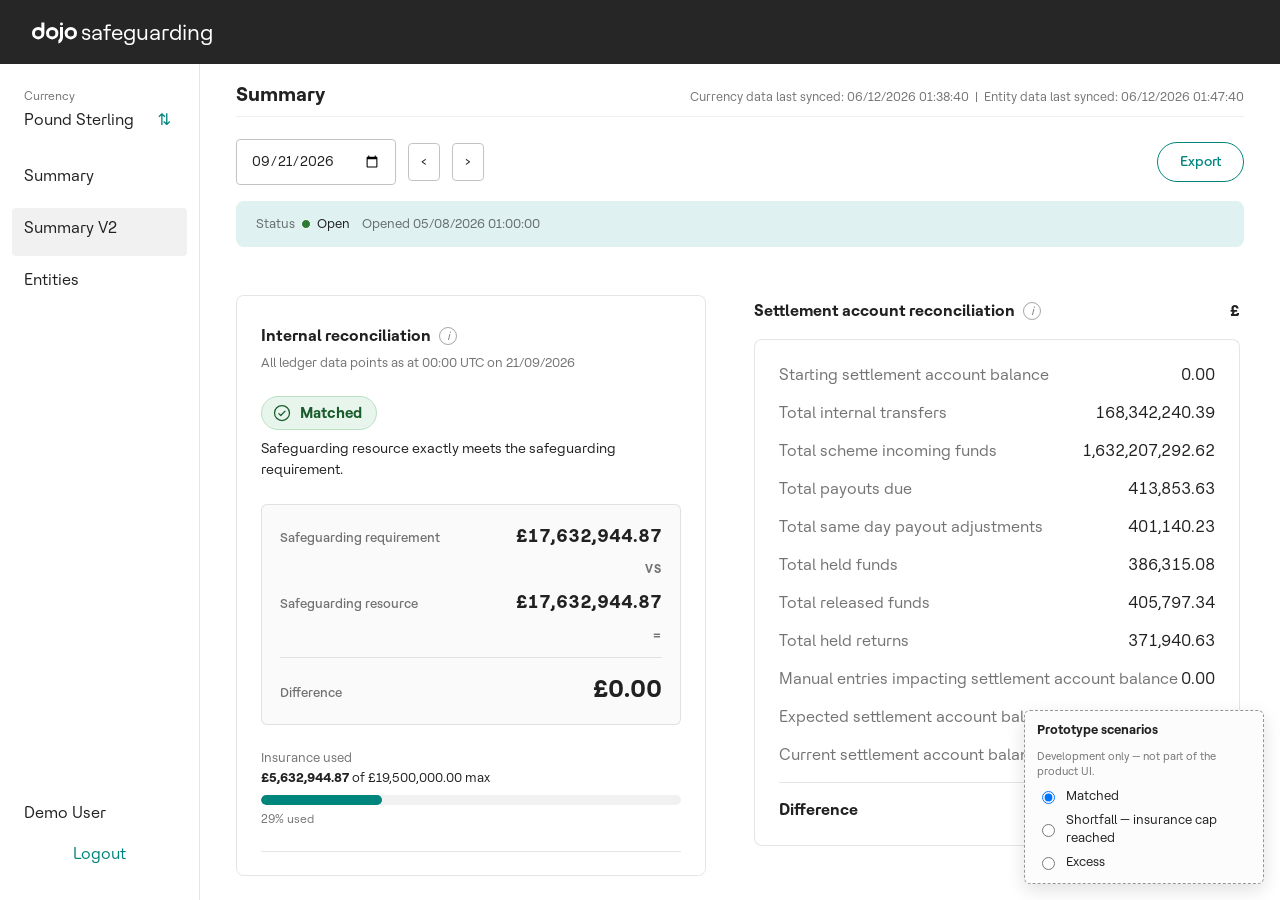
==== commit 22d6f1e2: "Summary V2: rename to 'Unidentified or unallocated relevant funds' Co-authored-by: Copilot App <2235" ====
--- a/summary-v2.html
+++ b/summary-v2.html
@@ -7,7 +7,7 @@
   <link rel="preconnect" href="https://fonts.googleapis.com" />
   <link rel="preconnect" href="https://fonts.gstatic.com" crossorigin />
   <link href="https://fonts.googleapis.com/css2?family=Inter:wght@400;500;600;700&display=swap" rel="stylesheet" />
-  <link rel="stylesheet" href="css/styles.css?v=3" />
+  <link rel="stylesheet" href="css/styles.css?v=4" />
 </head>
 <body>
   <header class="app-header">
@@ -134,7 +134,7 @@
                       <td id="rq-individual">—</td>
                     </tr>
                     <tr>
-                      <th scope="row">Unknown or unallocated relevant funds</th>
+                      <th scope="row">Unidentified or unallocated relevant funds</th>
                       <td id="rq-unknown">—</td>
                     </tr>
                     <tr>
@@ -389,7 +389,7 @@
                   <caption class="sr-only">Requirement breakdown</caption>
                   <tbody>
                     <tr><th scope="row">Individual safeguarding balances</th><td id="sum-rq-individual">—</td></tr>
-                    <tr><th scope="row">Unknown or unallocated relevant funds</th><td id="sum-rq-unknown">—</td></tr>
+                    <tr><th scope="row">Unidentified or unallocated relevant funds</th><td id="sum-rq-unknown">—</td></tr>
                     <tr><th scope="row" class="breakdown__sub">of which manual entries</th><td id="sum-rq-manual">—</td></tr>
                   </tbody>
                 </table>
@@ -517,9 +517,9 @@
     </div>
   </aside>
 
-  <script src="js/icons.js?v=3"></script>
-  <script src="js/data.js?v=3"></script>
-  <script src="js/reconciliation.js?v=3"></script>
-  <script src="js/summary-v2.js?v=3"></script>
+  <script src="js/icons.js?v=4"></script>
+  <script src="js/data.js?v=4"></script>
+  <script src="js/reconciliation.js?v=4"></script>
+  <script src="js/summary-v2.js?v=4"></script>
 </body>
 </html>
